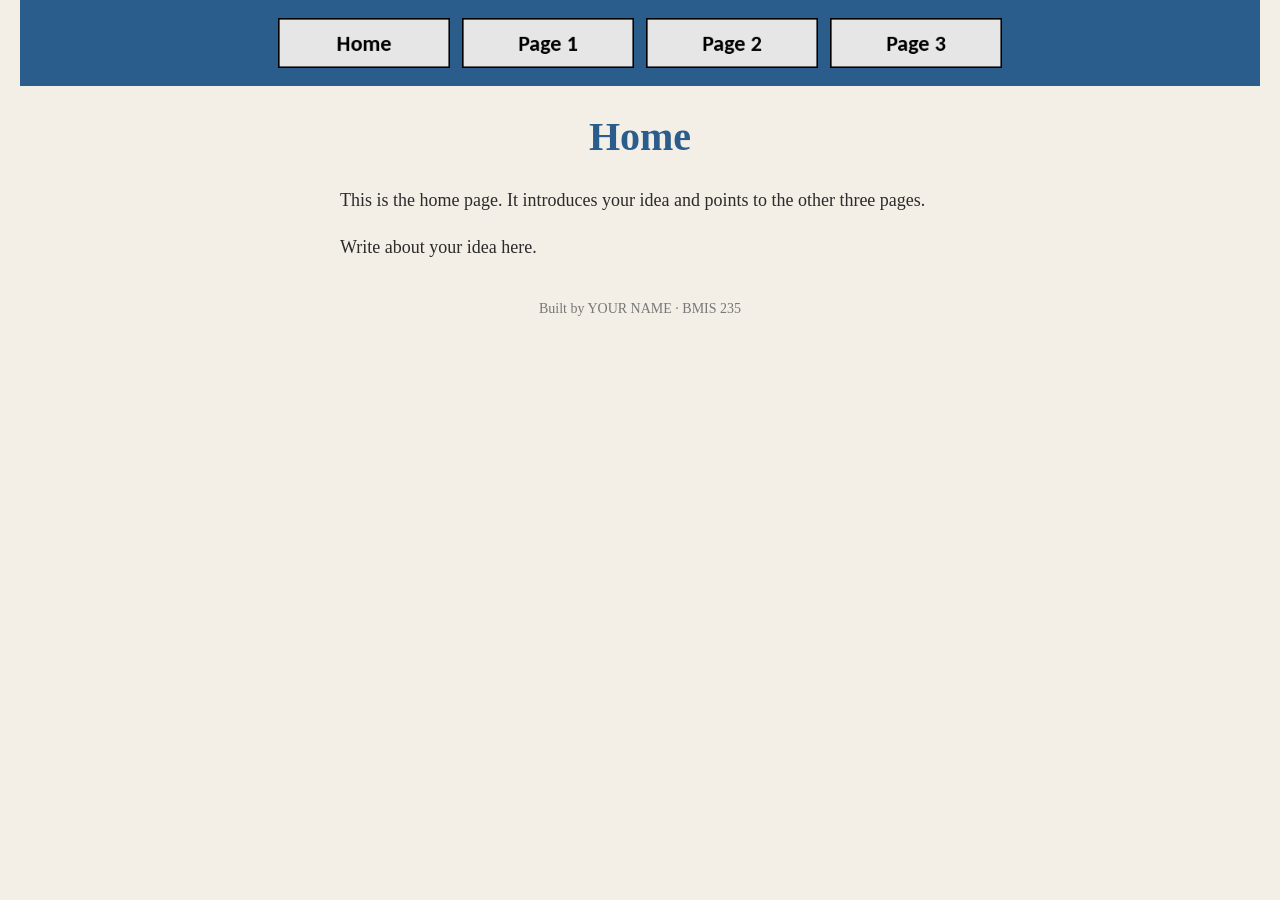
==== index.html @ 93f6ef62 "Initial commit" ====
<!DOCTYPE html>
<!--
  Author: YOUR NAME
  GU username: YOUR-GU-USERNAME
  Course: BMIS 235 - HTML-3
-->
<html lang="en">
<head>
<meta charset="utf-8">
<meta name="author" content="YOUR NAME">
<title>Home</title>

<!-- this one line connects the page to the stylesheet -->
<link rel="stylesheet" href="styles.css">
</head>
<body>

<!-- ===== MENU ============================================================
     The menu is four links. Each link wraps an image instead of words.
     Build it once on this page, check that every link works,
     then copy the whole <nav> block and paste it over the menu on the
     other three pages, so every page has the exact same menu.
     ===================================================================== -->
<nav>
    <a href="index.html"><img src="img/home.png" alt="Home"></a>
    <a href="page1.html"><img src="img/page1.png" alt="Page 1"></a>
    <a href="page2.html"><img src="img/page2.png" alt="Page 2"></a>
    <a href="page3.html"><img src="img/page3.png" alt="Page 3"></a>
</nav>

<h1>Home</h1>
<p>This is the home page. It introduces your idea and points to the other three pages.</p>
<p>Write about your idea here.</p>

<!-- ===== SHOWCASE ======================================================
     This box is empty on purpose. In Part 7 you paste an interactive
     graphic BETWEEN the opening <div> and the closing </div> below.
     ===================================================================== -->
<div class="showcase"></div>

<!-- Footer: fill in your name -->
<footer>Built by YOUR NAME &middot; BMIS 235</footer>

</body>
</html>
---- styles.css ----
/* =====================================================================
   styles.css  ·  YOUR BRAND
   ---------------------------------------------------------------------
   This one file is your brand guide. Every page that links to it gets
   the same font, the same colors and the same spacing.
   Change a color here once, and every page changes.

   Use the same font and colors you picked for your Excel menu images,
   so the menu and the pages look like one brand.
   ===================================================================== */

body {
    font-family: Georgia, "Times New Roman", serif;
    background-color: #f4efe6;
    color: #2b2b2b;
    margin: 0;
    padding: 0 20px 40px 20px;
}

/* the menu at the top of every page */
nav {
    background-color: #2b5d8c;
    padding: 14px;
    text-align: center;
}

/* every image inside the menu is forced to the same height.
   If your images still look different sizes, their WIDTHS are
   different: go back to Excel and make every cell the same size. */
nav img {
    height: 50px;
    margin: 4px;
    vertical-align: middle;
}

/* no underline or border around the image links */
nav a {
    text-decoration: none;
}

h1 {
    color: #2b5d8c;
    text-align: center;
    font-size: 40px;
}

p {
    max-width: 600px;
    margin: 20px auto;
    font-size: 18px;
    line-height: 1.5;
}

footer {
    text-align: center;
    font-size: 14px;
    color: #777777;
    margin-top: 40px;
}
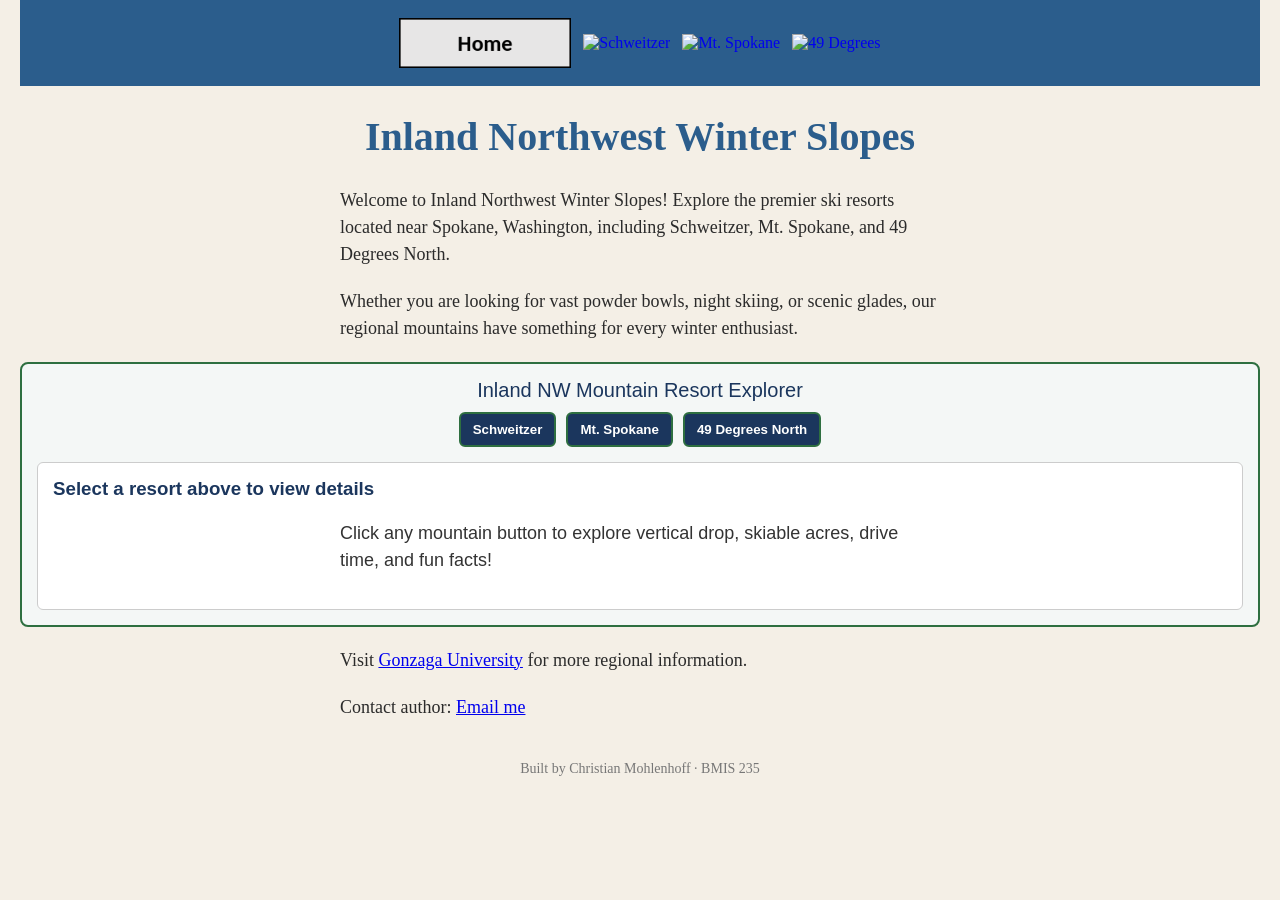
==== commit 4d6083b6: "Add interactive graphic" ====
--- a/index.html
+++ b/index.html
@@ -1,45 +1,130 @@
 <!DOCTYPE html>
 <!--
-  Author: YOUR NAME
-  GU username: YOUR-GU-USERNAME
+  Author: Christian Mohlenhoff
+  GU username: cmohlenhoff
   Course: BMIS 235 - HTML-3
 -->
 <html lang="en">
 <head>
-<meta charset="utf-8">
-<meta name="author" content="YOUR NAME">
-<title>Home</title>
-
-<!-- this one line connects the page to the stylesheet -->
-<link rel="stylesheet" href="styles.css">
+  <meta charset="utf-8">
+  <meta name="author" content="Christian Mohlenhoff">
+  <title>Inland Northwest Winter Slopes</title>
+  <link rel="stylesheet" href="styles.css">
 </head>
 <body>
 
-<!-- ===== MENU ============================================================
-     The menu is four links. Each link wraps an image instead of words.
-     Build it once on this page, check that every link works,
-     then copy the whole <nav> block and paste it over the menu on the
-     other three pages, so every page has the exact same menu.
-     ===================================================================== -->
 <nav>
-    <a href="index.html"><img src="img/home.png" alt="Home"></a>
-    <a href="page1.html"><img src="img/page1.png" alt="Page 1"></a>
-    <a href="page2.html"><img src="img/page2.png" alt="Page 2"></a>
-    <a href="page3.html"><img src="img/page3.png" alt="Page 3"></a>
+  <a href="index.html"><img src="img/home.png" alt="Home"></a>
+  <a href="schweitzer.html"><img src="img/schweitzer.png" alt="Schweitzer"></a>
+  <a href="spokane.html"><img src="img/spokane.png" alt="Mt. Spokane"></a>
+  <a href="fortynine.html"><img src="img/fortynine.png" alt="49 Degrees"></a>
 </nav>
 
-<h1>Home</h1>
-<p>This is the home page. It introduces your idea and points to the other three pages.</p>
-<p>Write about your idea here.</p>
+<h1>Inland Northwest Winter Slopes</h1>
 
-<!-- ===== SHOWCASE ======================================================
-     This box is empty on purpose. In Part 7 you paste an interactive
-     graphic BETWEEN the opening <div> and the closing </div> below.
-     ===================================================================== -->
-<div class="showcase"></div>
+<p>
+  Welcome to Inland Northwest Winter Slopes! Explore the premier ski resorts located near Spokane, Washington, including Schweitzer, Mt. Spokane, and 49 Degrees North.
+</p>
+<p>
+  Whether you are looking for vast powder bowls, night skiing, or scenic glades, our regional mountains have something for every winter enthusiast.
+</p>
 
-<!-- Footer: fill in your name -->
-<footer>Built by YOUR NAME &middot; BMIS 235</footer>
+<div class="showcase">
+  <!-- CSS styling for interactive mountain explorer graphic -->
+  <style>
+    .showcase {
+      background-color: #f4f7f6;
+      border: 2px solid #2e6f40;
+      border-radius: 8px;
+      padding: 15px;
+      margin: 20px 0;
+      max-height: 480px;
+      font-family: 'Trebuchet MS', sans-serif;
+    }
+    .showcase-title {
+      color: #1b365d;
+      font-size: 20px;
+      margin-bottom: 10px;
+      text-align: center;
+    }
+    .showcase-buttons {
+      display: flex;
+      gap: 10px;
+      justify-content: center;
+      margin-bottom: 15px;
+    }
+    .showcase-btn {
+      background-color: #1b365d;
+      color: white;
+      border: 2px solid #2e6f40;
+      border-radius: 6px;
+      padding: 8px 12px;
+      cursor: pointer;
+      font-weight: bold;
+    }
+    .showcase-btn:hover {
+      background-color: #2e6f40;
+    }
+    .showcase-display {
+      background: white;
+      border: 1px solid #ccc;
+      border-radius: 6px;
+      padding: 15px;
+      color: #333;
+    }
+    .showcase-resort-name {
+      color: #1b365d;
+      margin-top: 0;
+    }
+  </style>
+
+  <!-- HTML markup for mountain explorer interface -->
+  <div class="showcase-title">Inland NW Mountain Resort Explorer</div>
+  <div class="showcase-buttons">
+    <button class="showcase-btn" onclick="showResort('schweitzer')">Schweitzer</button>
+    <button class="showcase-btn" onclick="showResort('spokane')">Mt. Spokane</button>
+    <button class="showcase-btn" onclick="showResort('fortynine')">49 Degrees North</button>
+  </div>
+  <div class="showcase-display" id="resort-info">
+    <h3 class="showcase-resort-name">Select a resort above to view details</h3>
+    <p>Click any mountain button to explore vertical drop, skiable acres, drive time, and fun facts!</p>
+  </div>
+
+  <!-- JavaScript logic to toggle resort details -->
+  <script>
+    function showResort(name) {
+      var info = document.getElementById('resort-info');
+      if (name === 'schweitzer') {
+        info.innerHTML = '<h3 class="showcase-resort-name">Schweitzer Mountain Resort</h3>' +
+          '<p><strong>Vertical Drop:</strong> 2,400 ft</p>' +
+          '<p><strong>Skiable Acres:</strong> 2,900 acres</p>' +
+          '<p><strong>Drive Time from Spokane:</strong> ~1.5 hours (Sandpoint, ID)</p>' +
+          '<p><strong>Fun Fact:</strong> It is the largest ski resort in Idaho and Washington!</p>';
+      } else if (name === 'spokane') {
+        info.innerHTML = '<h3 class="showcase-resort-name">Mt. Spokane Ski &amp; Snowboard Park</h3>' +
+          '<p><strong>Vertical Drop:</strong> 2,000 ft</p>' +
+          '<p><strong>Skiable Acres:</strong> 1,708 acres</p>' +
+          '<p><strong>Drive Time from Spokane:</strong> ~45 minutes</p>' +
+          '<p><strong>Fun Fact:</strong> Operated as a non-profit and offers night skiing 5 nights a week!</p>';
+      } else if (name === 'fortynine') {
+        info.innerHTML = '<h3 class="showcase-resort-name">49 Degrees North Mountain Resort</h3>' +
+          '<p><strong>Vertical Drop:</strong> 1,850 ft</p>' +
+          '<p><strong>Skiable Acres:</strong> 2,325 acres</p>' +
+          '<p><strong>Drive Time from Spokane:</strong> ~1 hour 15 mins (Chewelah, WA)</p>' +
+          '<p><strong>Fun Fact:</strong> Home to Washington\'s longest high-speed quad chairlift!</p>';
+      }
+    }
+  </script>
+</div>
+
+<p>
+  Visit <a href="https://www.gonzaga.edu">Gonzaga University</a> for more regional information.
+</p>
+<p>
+  Contact author: <a href="mailto:cmohlenhoff@zagmail.gonzaga.edu">Email me</a>
+</p>
+
+<footer>Built by Christian Mohlenhoff &middot; BMIS 235</footer>
 
 </body>
 </html>
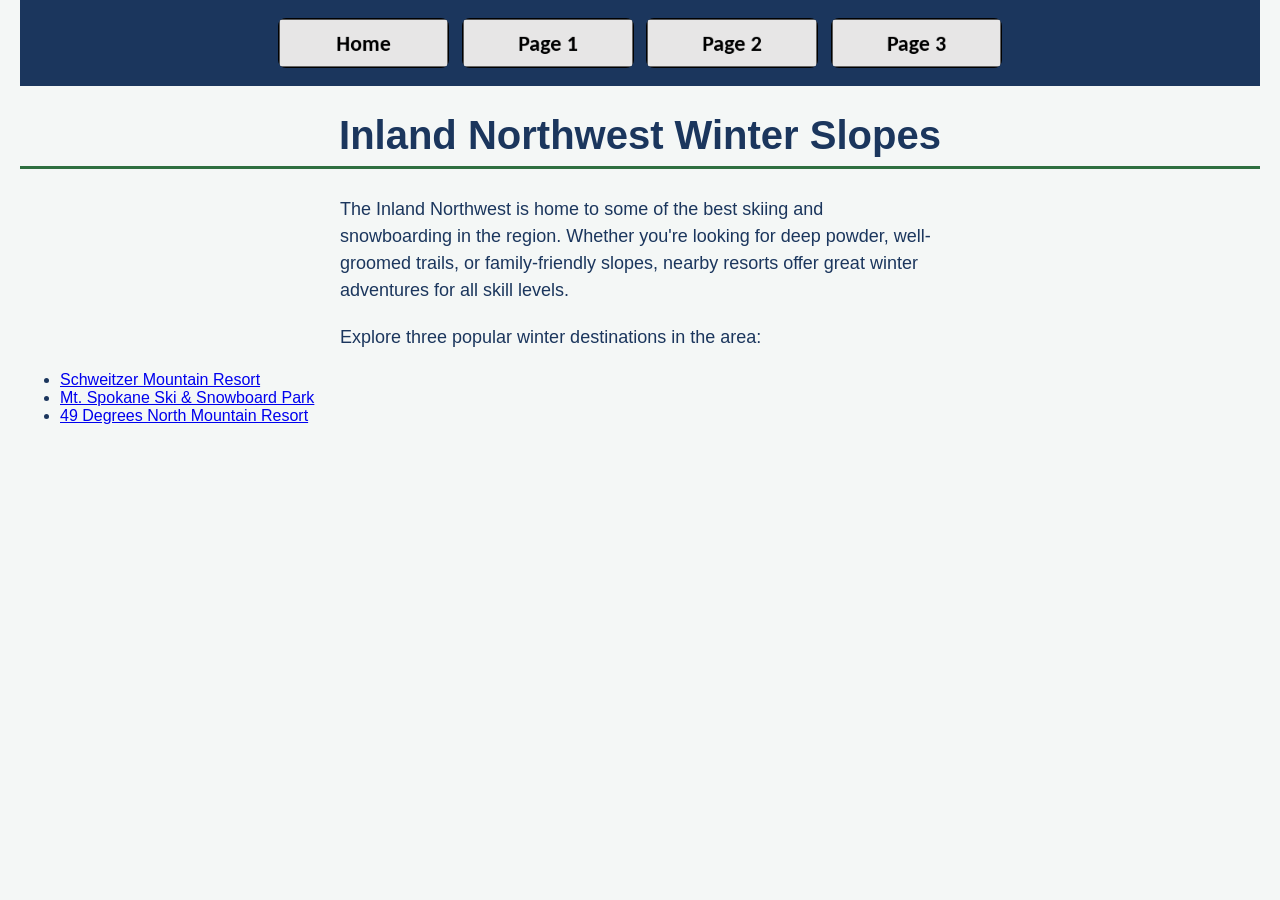
==== commit 383ad05f: "Update index.html" ====
--- a/index.html
+++ b/index.html
@@ -1,8 +1,8 @@
 <!DOCTYPE html>
 <!--
-  Author: Christian Mohlenhoff
-  GU username: cmohlenhoff
-  Course: BMIS 235 - HTML-3
+   Author: Christian Mohlenhoff
+   GU username: cmohlenhoff
+   Course: BMIS 235 - HTML-3
 -->
 <html lang="en">
 <head>
@@ -16,115 +16,21 @@
 <nav>
   <a href="index.html"><img src="img/home.png" alt="Home"></a>
   <a href="schweitzer.html"><img src="img/schweitzer.png" alt="Schweitzer"></a>
-  <a href="spokane.html"><img src="img/spokane.png" alt="Mt. Spokane"></a>
-  <a href="fortynine.html"><img src="img/fortynine.png" alt="49 Degrees"></a>
+  <a href="spokane.html"><img src="img/mtspokane.png" alt="Mt. Spokane"></a>
+  <a href="fortynine.html"><img src="img/49degrees.png" alt="49 Degrees"></a>
 </nav>
 
-<h1>Inland Northwest Winter Slopes</h1>
-
-<p>
-  Welcome to Inland Northwest Winter Slopes! Explore the premier ski resorts located near Spokane, Washington, including Schweitzer, Mt. Spokane, and 49 Degrees North.
-</p>
-<p>
-  Whether you are looking for vast powder bowls, night skiing, or scenic glades, our regional mountains have something for every winter enthusiast.
-</p>
-
-<div class="showcase">
-  <!-- CSS styling for interactive mountain explorer graphic -->
-  <style>
-    .showcase {
-      background-color: #f4f7f6;
-      border: 2px solid #2e6f40;
-      border-radius: 8px;
-      padding: 15px;
-      margin: 20px 0;
-      max-height: 480px;
-      font-family: 'Trebuchet MS', sans-serif;
-    }
-    .showcase-title {
-      color: #1b365d;
-      font-size: 20px;
-      margin-bottom: 10px;
-      text-align: center;
-    }
-    .showcase-buttons {
-      display: flex;
-      gap: 10px;
-      justify-content: center;
-      margin-bottom: 15px;
-    }
-    .showcase-btn {
-      background-color: #1b365d;
-      color: white;
-      border: 2px solid #2e6f40;
-      border-radius: 6px;
-      padding: 8px 12px;
-      cursor: pointer;
-      font-weight: bold;
-    }
-    .showcase-btn:hover {
-      background-color: #2e6f40;
-    }
-    .showcase-display {
-      background: white;
-      border: 1px solid #ccc;
-      border-radius: 6px;
-      padding: 15px;
-      color: #333;
-    }
-    .showcase-resort-name {
-      color: #1b365d;
-      margin-top: 0;
-    }
-  </style>
-
-  <!-- HTML markup for mountain explorer interface -->
-  <div class="showcase-title">Inland NW Mountain Resort Explorer</div>
-  <div class="showcase-buttons">
-    <button class="showcase-btn" onclick="showResort('schweitzer')">Schweitzer</button>
-    <button class="showcase-btn" onclick="showResort('spokane')">Mt. Spokane</button>
-    <button class="showcase-btn" onclick="showResort('fortynine')">49 Degrees North</button>
-  </div>
-  <div class="showcase-display" id="resort-info">
-    <h3 class="showcase-resort-name">Select a resort above to view details</h3>
-    <p>Click any mountain button to explore vertical drop, skiable acres, drive time, and fun facts!</p>
-  </div>
-
-  <!-- JavaScript logic to toggle resort details -->
-  <script>
-    function showResort(name) {
-      var info = document.getElementById('resort-info');
-      if (name === 'schweitzer') {
-        info.innerHTML = '<h3 class="showcase-resort-name">Schweitzer Mountain Resort</h3>' +
-          '<p><strong>Vertical Drop:</strong> 2,400 ft</p>' +
-          '<p><strong>Skiable Acres:</strong> 2,900 acres</p>' +
-          '<p><strong>Drive Time from Spokane:</strong> ~1.5 hours (Sandpoint, ID)</p>' +
-          '<p><strong>Fun Fact:</strong> It is the largest ski resort in Idaho and Washington!</p>';
-      } else if (name === 'spokane') {
-        info.innerHTML = '<h3 class="showcase-resort-name">Mt. Spokane Ski &amp; Snowboard Park</h3>' +
-          '<p><strong>Vertical Drop:</strong> 2,000 ft</p>' +
-          '<p><strong>Skiable Acres:</strong> 1,708 acres</p>' +
-          '<p><strong>Drive Time from Spokane:</strong> ~45 minutes</p>' +
-          '<p><strong>Fun Fact:</strong> Operated as a non-profit and offers night skiing 5 nights a week!</p>';
-      } else if (name === 'fortynine') {
-        info.innerHTML = '<h3 class="showcase-resort-name">49 Degrees North Mountain Resort</h3>' +
-          '<p><strong>Vertical Drop:</strong> 1,850 ft</p>' +
-          '<p><strong>Skiable Acres:</strong> 2,325 acres</p>' +
-          '<p><strong>Drive Time from Spokane:</strong> ~1 hour 15 mins (Chewelah, WA)</p>' +
-          '<p><strong>Fun Fact:</strong> Home to Washington\'s longest high-speed quad chairlift!</p>';
-      }
-    }
-  </script>
-</div>
-
-<p>
-  Visit <a href="https://www.gonzaga.edu">Gonzaga University</a> for more regional information.
-</p>
-<p>
-  Contact author: <a href="mailto:cmohlenhoff@zagmail.gonzaga.edu">Email me</a>
-</p>
-
-<footer>Built by Christian Mohlenhoff &middot; BMIS 235</footer>
-
+  <h1>Inland Northwest Winter Slopes</h1>
+  
+  <p>The Inland Northwest is home to some of the best skiing and snowboarding in the region. Whether you're looking for deep powder, well-groomed trails, or family-friendly slopes, nearby resorts offer great winter adventures for all skill levels.</p>
+  
+  <p>Explore three popular winter destinations in the area:</p>
+  
+  <ul>
+    <li><a href="schweitzer.html">Schweitzer Mountain Resort</a></li>
+    <li><a href="spokane.html">Mt. Spokane Ski & Snowboard Park</a></li>
+    <li><a href="fortynine.html">49 Degrees North Mountain Resort</a></li>
+  </ul>
+  
 </body>
 </html>
--- a/styles.css
+++ b/styles.css
@@ -1,59 +1,62 @@
 /* =====================================================================
-   styles.css  ·  YOUR BRAND
-   ---------------------------------------------------------------------
-   This one file is your brand guide. Every page that links to it gets
-   the same font, the same colors and the same spacing.
-   Change a color here once, and every page changes.
-
-   Use the same font and colors you picked for your Excel menu images,
-   so the menu and the pages look like one brand.
+   styles.css · Inland NW Winter Slopes Brand Guide
    ===================================================================== */
 
 body {
-    font-family: Georgia, "Times New Roman", serif;
-    background-color: #f4efe6;
-    color: #2b2b2b;
-    margin: 0;
-    padding: 0 20px 40px 20px;
+  font-family: 'Trebuchet MS', sans-serif;
+  background-color: #f4f7f6;
+  color: #1b365d;
+  margin: 0;
+  padding: 0 20px 40px 20px;
 }
 
 /* the menu at the top of every page */
 nav {
-    background-color: #2b5d8c;
-    padding: 14px;
-    text-align: center;
+  background-color: #1b365d;
+  padding: 14px;
+  text-align: center;
 }
 
-/* every image inside the menu is forced to the same height.
-   If your images still look different sizes, their WIDTHS are
-   different: go back to Excel and make every cell the same size. */
+/* every image inside the menu is forced to the same height */
 nav img {
-    height: 50px;
-    margin: 4px;
-    vertical-align: middle;
+  height: 50px;
+  margin: 4px;
+  vertical-align: middle;
+  border-radius: 8px;
+}
+
+nav img:hover {
+  transform: translateY(-2px);
+  box-shadow: 0 4px 8px rgba(0,0,0,0.2);
 }
 
 /* no underline or border around the image links */
 nav a {
-    text-decoration: none;
+  text-decoration: none;
+}
+
+a:hover {
+  color: #2e6f40;
 }
 
 h1 {
-    color: #2b5d8c;
-    text-align: center;
-    font-size: 40px;
+  color: #1b365d;
+  text-align: center;
+  font-size: 40px;
+  border-bottom: 3px solid #2e6f40;
+  padding-bottom: 8px;
 }
 
 p {
-    max-width: 600px;
-    margin: 20px auto;
-    font-size: 18px;
-    line-height: 1.5;
+  max-width: 600px;
+  margin: 20px auto;
+  font-size: 18px;
+  line-height: 1.5;
 }
 
 footer {
-    text-align: center;
-    font-size: 14px;
-    color: #777777;
-    margin-top: 40px;
+  text-align: center;
+  margin-top: 40px;
+  font-size: 14px;
+  color: #777;
 }
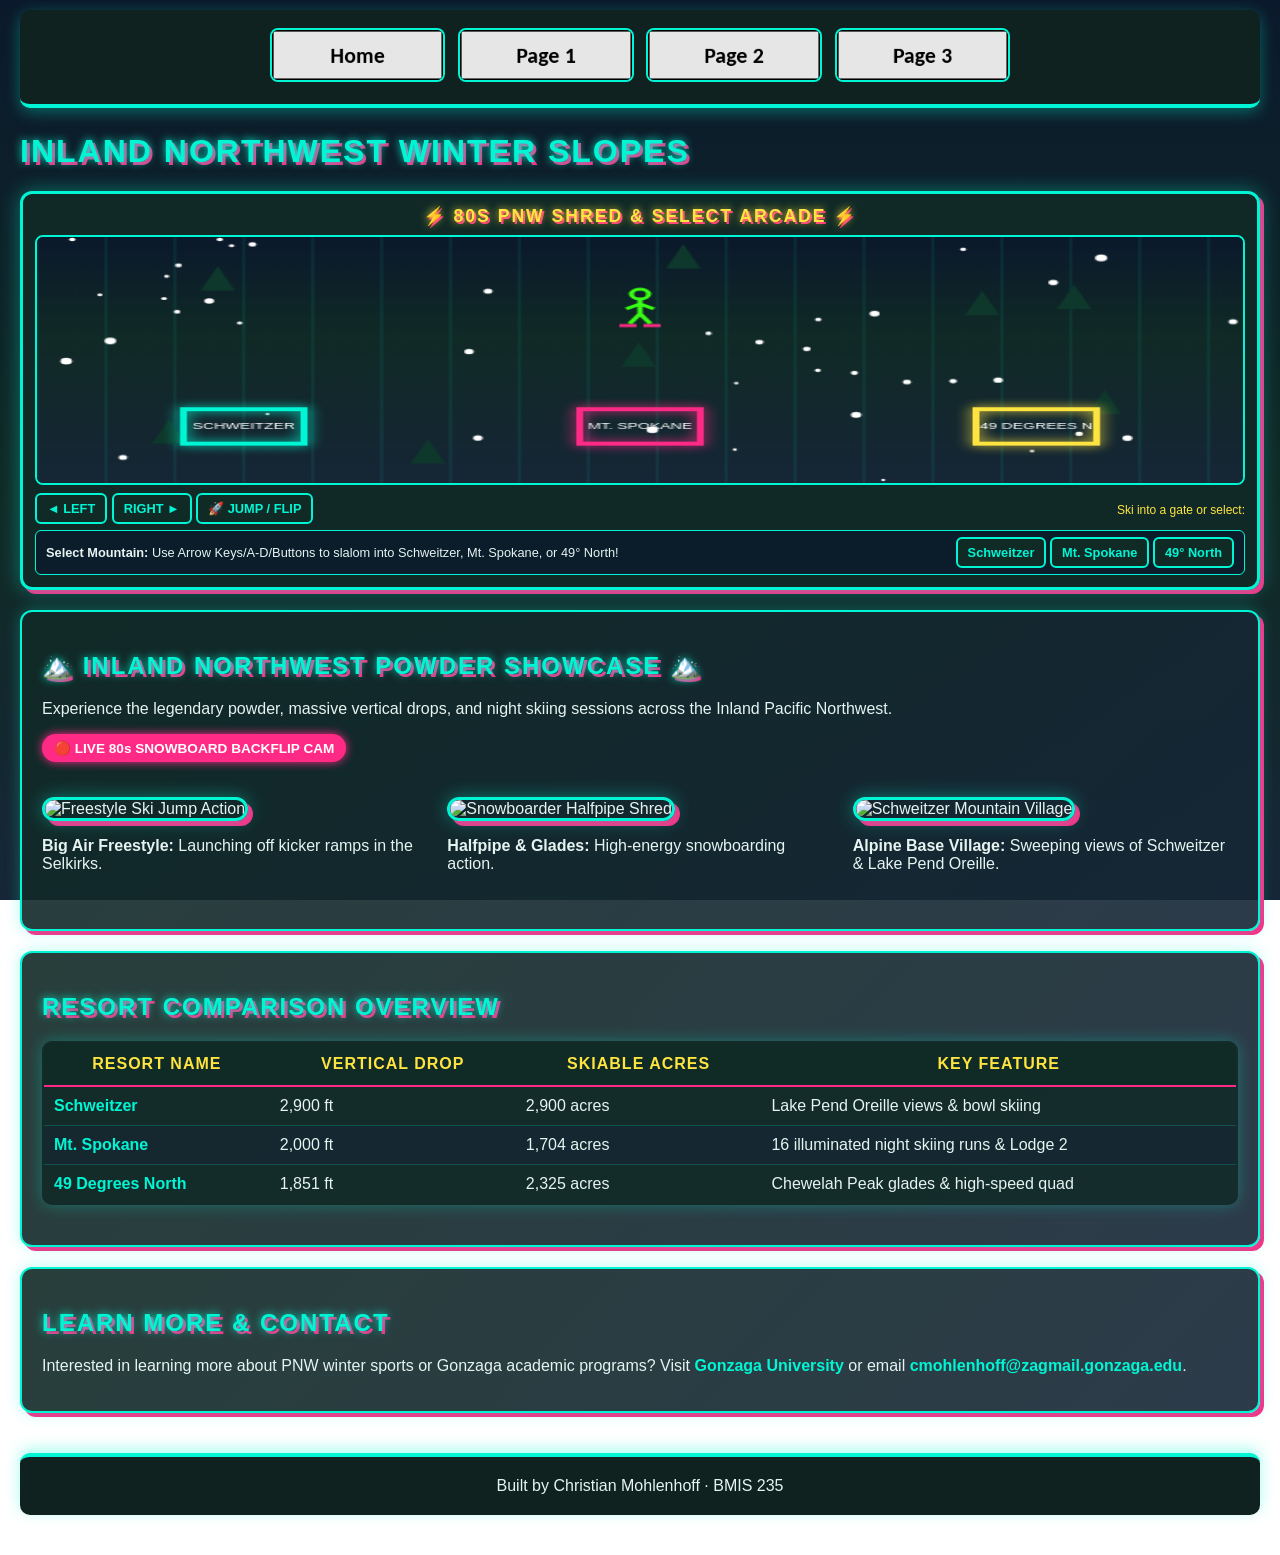
==== commit 1d7caff0: "Update index.html" ====
--- a/index.html
+++ b/index.html
@@ -1,14 +1,14 @@
 <!DOCTYPE html>
 <!--
-   Author: Christian Mohlenhoff
-   GU username: cmohlenhoff
-   Course: BMIS 235 - HTML-3
+  Author: Christian Mohlenhoff
+  GU username: cmohlenhoff
+  Course: BMIS 235 - HTML-3
 -->
 <html lang="en">
 <head>
   <meta charset="utf-8">
   <meta name="author" content="Christian Mohlenhoff">
-  <title>Inland Northwest Winter Slopes</title>
+  <title>Inland Northwest Winter Slopes - Neon 80s PNW Shred</title>
   <link rel="stylesheet" href="styles.css">
 </head>
 <body>
@@ -20,17 +20,327 @@
   <a href="fortynine.html"><img src="img/49degrees.png" alt="49 Degrees"></a>
 </nav>
 
-  <h1>Inland Northwest Winter Slopes</h1>
-  
-  <p>The Inland Northwest is home to some of the best skiing and snowboarding in the region. Whether you're looking for deep powder, well-groomed trails, or family-friendly slopes, nearby resorts offer great winter adventures for all skill levels.</p>
-  
-  <p>Explore three popular winter destinations in the area:</p>
-  
-  <ul>
-    <li><a href="schweitzer.html">Schweitzer Mountain Resort</a></li>
-    <li><a href="spokane.html">Mt. Spokane Ski & Snowboard Park</a></li>
-    <li><a href="fortynine.html">49 Degrees North Mountain Resort</a></li>
-  </ul>
-  
+<h1>Inland Northwest Winter Slopes</h1>
+
+<!-- Part 7 Showcase: Interactive 80s Arcade Ski Mini-Game -->
+<div class="showcase">
+  <!-- CSS Section: All rules scoped to .showcase -->
+  <style>
+    .showcase {
+      background: rgba(16, 42, 38, 0.95);
+      border: 3px solid #00f5d4;
+      border-radius: 12px;
+      padding: 12px;
+      box-shadow: 0 0 20px rgba(0, 245, 212, 0.4), 4px 4px 0px #ff2a85;
+      font-family: 'Trebuchet MS', sans-serif;
+      color: #e6f4f1;
+      max-height: 495px;
+      box-sizing: border-box;
+      overflow: hidden;
+    }
+    .showcase h2 {
+      margin: 0 0 8px 0;
+      font-size: 1.1rem;
+      color: #fee440;
+      text-align: center;
+      text-transform: uppercase;
+      letter-spacing: 2px;
+      text-shadow: 0 0 8px #fee440, 2px 2px 0px #ff2a85;
+    }
+    .showcase canvas {
+      display: block;
+      width: 100%;
+      height: 250px;
+      background: #0b192c;
+      border: 2px solid #00f5d4;
+      border-radius: 8px;
+      box-sizing: border-box;
+    }
+    .showcase .arcade-controls {
+      display: flex;
+      justify-content: space-between;
+      align-items: center;
+      margin-top: 8px;
+      gap: 6px;
+    }
+    .showcase button {
+      background: #102a26;
+      color: #00f5d4;
+      border: 2px solid #00f5d4;
+      border-radius: 6px;
+      padding: 6px 10px;
+      font-weight: bold;
+      font-family: 'Trebuchet MS', sans-serif;
+      cursor: pointer;
+      transition: all 0.2s ease;
+      font-size: 0.8rem;
+    }
+    .showcase button:hover {
+      background: #ff2a85;
+      color: #fff;
+      box-shadow: 0 0 10px #ff2a85;
+    }
+    .showcase .warp-btn {
+      background: #ff2a85;
+      color: #fff;
+      border-color: #fee440;
+      box-shadow: 0 0 10px #ff2a85;
+      text-decoration: none;
+      display: inline-block;
+      padding: 6px 12px;
+      border-radius: 6px;
+      font-weight: bold;
+      font-size: 0.85rem;
+    }
+    .showcase .warp-btn:hover {
+      background: #00f5d4;
+      color: #0b192c;
+      box-shadow: 0 0 15px #00f5d4;
+    }
+    .showcase .stats-panel {
+      margin-top: 6px;
+      background: rgba(11, 25, 44, 0.8);
+      border: 1px solid #00f5d4;
+      border-radius: 6px;
+      padding: 6px 10px;
+      display: flex;
+      justify-content: space-between;
+      align-items: center;
+      font-size: 0.8rem;
+    }
+  </style>
+
+  <!-- HTML Section: Arcade Header, Canvas & Control Panel -->
+  <h2>⚡ 80s PNW Shred & Select Arcade ⚡</h2>
+  <canvas id="skiCanvas" width="700" height="250"></canvas>
+  <div class="arcade-controls">
+    <div>
+      <button onclick="movePlayer(-15)">◄ LEFT</button>
+      <button onclick="movePlayer(15)">RIGHT ►</button>
+      <button onclick="triggerJump()">🚀 JUMP / FLIP</button>
+    </div>
+    <div id="warpArea">
+      <span style="font-size: 0.75rem; color:#fee440;">Ski into a gate or select:</span>
+    </div>
+  </div>
+  <div class="stats-panel" id="resortStats">
+    <span><b>Select Mountain:</b> Use Arrow Keys/A-D/Buttons to slalom into Schweitzer, Mt. Spokane, or 49° North!</span>
+    <div>
+      <button onclick="selectResort('schweitzer')">Schweitzer</button>
+      <button onclick="selectResort('spokane')">Mt. Spokane</button>
+      <button onclick="selectResort('fortynine')">49° North</button>
+    </div>
+  </div>
+
+  <!-- JavaScript Section: Mini-game engine & resort gate hit detection -->
+  <script>
+    (function() {
+      const canvas = document.getElementById('skiCanvas');
+      const ctx = canvas.getContext('2d');
+
+      let skier = { x: 350, y: 70, dx: 0, flipAngle: 0, isJumping: false, jumpHeight: 0, trickText: '' };
+      let speed = 2.5;
+      let score = 0;
+      let snow = Array.from({length: 40}, () => ({ x: Math.random()*700, y: Math.random()*250, r: Math.random()*2.5+1 }));
+      let trees = Array.from({length: 8}, () => ({ x: Math.random()*660+20, y: Math.random()*200+50 }));
+      
+      const gates = [
+        { name: 'SCHWEITZER', x: 120, y: 200, color: '#00f5d4', page: 'schweitzer.html', drop: '2,400 FT', acres: '2,900', gnar: '9.8/10' },
+        { name: 'MT. SPOKANE', x: 350, y: 200, color: '#ff2a85', page: 'spokane.html', drop: '2,000 FT', acres: '1,704', gnar: '9.2/10' },
+        { name: '49 DEGREES N', x: 580, y: 200, color: '#fee440', page: 'fortynine.html', drop: '1,851 FT', acres: '2,325', gnar: '9.5/10' }
+      ];
+
+      window.movePlayer = function(dir) {
+        skier.x = Math.max(40, Math.min(660, skier.x + dir));
+      };
+
+      window.triggerJump = function() {
+        if (!skier.isJumping) {
+          skier.isJumping = true;
+          skier.trickText = 'GNARLY 360 BACKFLIP! +500 PTS';
+          score += 500;
+          setTimeout(() => { skier.isJumping = false; skier.trickText = ''; }, 800);
+        }
+      };
+
+      window.selectResort = function(key) {
+        const target = gates.find(g => g.page.includes(key));
+        if (target) activateWarp(target);
+      };
+
+      function activateWarp(g) {
+        document.getElementById('warpArea').innerHTML = `<a class="warp-btn" href="${g.page}">WARP TO ${g.name} PAGE >></a>`;
+        document.getElementById('resortStats').innerHTML = `<span><b>${g.name}:</b> Drop: ${g.drop} | Acres: ${g.acres} | Gnar: ${g.gnar}</span> <a class="warp-btn" href="${g.page}">GO NOW!</a>`;
+      }
+
+      window.addEventListener('keydown', (e) => {
+        if (e.key === 'ArrowLeft' || e.key === 'a' || e.key === 'A') movePlayer(-20);
+        if (e.key === 'ArrowRight' || e.key === 'd' || e.key === 'D') movePlayer(20);
+        if (e.key === ' ' || e.key === 'ArrowUp') triggerJump();
+      });
+
+      function draw() {
+        let grad = ctx.createLinearGradient(0, 0, 0, 250);
+        grad.addColorStop(0, '#0b192c');
+        grad.addColorStop(0.4, '#102a26');
+        grad.addColorStop(1, '#162636');
+        ctx.fillStyle = grad;
+        ctx.fillRect(0, 0, 700, 250);
+
+        ctx.strokeStyle = 'rgba(0, 245, 212, 0.15)';
+        ctx.lineWidth = 1;
+        for (let x = 0; x < 700; x += 40) {
+          ctx.beginPath(); ctx.moveTo(x, 0); ctx.lineTo(x, 250); ctx.stroke();
+        }
+
+        ctx.fillStyle = '#ffffff';
+        snow.forEach(s => {
+          s.y += speed * 0.5;
+          if (s.y > 250) s.y = 0;
+          ctx.beginPath(); ctx.arc(s.x, s.y, s.r, 0, Math.PI*2); ctx.fill();
+        });
+
+        trees.forEach(t => {
+          t.y -= speed * 0.8;
+          if (t.y < 20) { t.y = 240; t.x = Math.random()*660 + 20; }
+          ctx.fillStyle = '#0f382c';
+          ctx.beginPath();
+          ctx.moveTo(t.x, t.y - 15);
+          ctx.lineTo(t.x - 10, t.y + 10);
+          ctx.lineTo(t.x + 10, t.y + 10);
+          ctx.fill();
+        });
+
+        gates.forEach(g => {
+          ctx.strokeStyle = g.color;
+          ctx.lineWidth = 4;
+          ctx.shadowColor = g.color;
+          ctx.shadowBlur = 10;
+          ctx.strokeRect(g.x - 35, g.y - 25, 70, 35);
+          ctx.shadowBlur = 0;
+
+          ctx.fillStyle = '#ffffff';
+          ctx.font = '9px "Trebuchet MS", sans-serif';
+          ctx.textAlign = 'center';
+          ctx.fillText(g.name, g.x, g.y - 5);
+
+          if (Math.abs(skier.x - g.x) < 35 && Math.abs(skier.y + (skier.isJumping ? -20 : 0) - g.y) < 25) {
+            activateWarp(g);
+          }
+        });
+
+        ctx.save();
+        let drawY = skier.y;
+        if (skier.isJumping) {
+          drawY -= 25;
+          skier.flipAngle += 0.2;
+        } else {
+          skier.flipAngle = 0;
+        }
+
+        ctx.translate(skier.x, drawY);
+        ctx.rotate(skier.flipAngle);
+
+        ctx.strokeStyle = '#39ff14';
+        ctx.lineWidth = 3;
+        ctx.beginPath();
+        ctx.arc(0, -12, 5, 0, Math.PI * 2);
+        ctx.moveTo(0, -7); ctx.lineTo(0, 8);
+        ctx.moveTo(0, -2); ctx.lineTo(-8, 3);
+        ctx.moveTo(0, -2); ctx.lineTo(8, 3);
+        ctx.moveTo(0, 8); ctx.lineTo(-6, 18);
+        ctx.moveTo(0, 8); ctx.lineTo(6, 18);
+        ctx.stroke();
+
+        ctx.strokeStyle = '#ff2a85';
+        ctx.lineWidth = 3;
+        ctx.beginPath();
+        ctx.moveTo(-12, 20); ctx.lineTo(-2, 20);
+        ctx.moveTo(2, 20); ctx.lineTo(12, 20);
+        ctx.stroke();
+
+        ctx.restore();
+
+        if (skier.trickText) {
+          ctx.fillStyle = '#fee440';
+          ctx.font = 'bold 12px "Trebuchet MS", sans-serif';
+          ctx.textAlign = 'center';
+          ctx.fillText(skier.trickText, skier.x, skier.y - 45);
+        }
+
+        requestAnimationFrame(draw);
+      }
+
+      draw();
+    })();
+  </script>
+</div>
+
+<!-- Mountain & Action Visuals Section -->
+<div class="retro-card">
+  <h2>🏔️ Inland Northwest Powder Showcase 🏔️</h2>
+  <p>Experience the legendary powder, massive vertical drops, and night skiing sessions across the Inland Pacific Northwest.</p>
+
+  <div style="display:inline-block; background:#ff2a85; color:#fff; padding:6px 12px; border-radius:20px; font-weight:bold; font-size:0.85rem; margin-bottom:15px; box-shadow: 0 0 10px #ff2a85;">
+    🔴 LIVE 80s SNOWBOARD BACKFLIP CAM
+  </div>
+
+  <div class="media-grid">
+    <div>
+      <img src="https://upload.wikimedia.org/wikipedia/commons/e/ea/Freestyle_skiing_jump2.jpg" alt="Freestyle Ski Jump Action" class="action-img">
+      <p><b>Big Air Freestyle:</b> Launching off kicker ramps in the Selkirks.</p>
+    </div>
+    <div>
+      <img src="https://upload.wikimedia.org/wikipedia/commons/6/69/Snowboarder_in_halfpipe.jpg" alt="Snowboarder Halfpipe Shred" class="action-img">
+      <p><b>Halfpipe & Glades:</b> High-energy snowboarding action.</p>
+    </div>
+    <div>
+      <img src="https://upload.wikimedia.org/wikipedia/commons/8/86/Schweitzer_Mountain_Village.JPG" alt="Schweitzer Mountain Village" class="action-img">
+      <p><b>Alpine Base Village:</b> Sweeping views of Schweitzer & Lake Pend Oreille.</p>
+    </div>
+  </div>
+</div>
+
+<div class="retro-card">
+  <h2>Resort Comparison Overview</h2>
+  <table>
+    <thead>
+      <tr>
+        <th>Resort Name</th>
+        <th>Vertical Drop</th>
+        <th>Skiable Acres</th>
+        <th>Key Feature</th>
+      </tr>
+    </thead>
+    <tbody>
+      <tr>
+        <td><a href="schweitzer.html">Schweitzer</a></td>
+        <td>2,900 ft</td>
+        <td>2,900 acres</td>
+        <td>Lake Pend Oreille views & bowl skiing</td>
+      </tr>
+      <tr>
+        <td><a href="spokane.html">Mt. Spokane</a></td>
+        <td>2,000 ft</td>
+        <td>1,704 acres</td>
+        <td>16 illuminated night skiing runs & Lodge 2</td>
+      </tr>
+      <tr>
+        <td><a href="fortynine.html">49 Degrees North</a></td>
+        <td>1,851 ft</td>
+        <td>2,325 acres</td>
+        <td>Chewelah Peak glades & high-speed quad</td>
+      </tr>
+    </tbody>
+  </table>
+</div>
+
+<div class="retro-card">
+  <h2>Learn More & Contact</h2>
+  <p>Interested in learning more about PNW winter sports or Gonzaga academic programs? Visit <a href="https://www.gonzaga.edu" target="_blank">Gonzaga University</a> or email <a href="mailto:cmohlenhoff@zagmail.gonzaga.edu">cmohlenhoff@zagmail.gonzaga.edu</a>.</p>
+</div>
+
+<footer>Built by Christian Mohlenhoff &middot; BMIS 235</footer>
+
 </body>
 </html>
--- a/styles.css
+++ b/styles.css
@@ -1,62 +1,141 @@
 /* =====================================================================
-   styles.css · Inland NW Winter Slopes Brand Guide
+   styles.css · Neon 80s Ski/Snowboard × Pacific Northwest (PNW)
    ===================================================================== */
 
+:root {
+  --neon-cyan: #00f5d4;
+  --hot-magenta: #ff2a85;
+  --electric-lime: #39ff14;
+  --sunset-yellow: #fee440;
+  --pnw-bg: linear-gradient(180deg, #0b192c 0%, #102a26 55%, #162636 100%);
+  --ice-white: #e6f4f1;
+  --slate-panel: rgba(16, 42, 38, 0.9);
+}
+
 body {
-  font-family: 'Trebuchet MS', sans-serif;
-  background-color: #f4f7f6;
-  color: #1b365d;
+  font-family: 'Trebuchet MS', Verdana, sans-serif;
+  background: linear-gradient(180deg, #0b192c 0%, #102a26 55%, #162636 100%);
+  background-attachment: fixed;
+  color: #e6f4f1;
   margin: 0;
   padding: 0 20px 40px 20px;
+  min-height: 100vh;
 }
 
-/* the menu at the top of every page */
+h1, h2, h3, h4, h5, h6 {
+  font-family: 'Trebuchet MS', 'Impact', 'Arial Black', sans-serif;
+  text-transform: uppercase;
+  letter-spacing: 2px;
+  color: #00f5d4;
+  text-shadow: 0 0 8px #00f5d4, 3px 3px 0px #ff2a85;
+}
+
+/* Navigation bar */
 nav {
-  background-color: #1b365d;
+  background: #0f2220;
   padding: 14px;
   text-align: center;
+  border-bottom: 4px solid #00f5d4;
+  box-shadow: 0 4px 15px rgba(0, 245, 212, 0.35);
+  border-radius: 10px;
+  margin-top: 10px;
+  margin-bottom: 25px;
 }
 
-/* every image inside the menu is forced to the same height */
 nav img {
   height: 50px;
   margin: 4px;
-  vertical-align: middle;
+  border: 2px solid #00f5d4;
   border-radius: 8px;
+  transition: all 0.25s ease;
 }
 
-nav img:hover {
-  transform: translateY(-2px);
-  box-shadow: 0 4px 8px rgba(0,0,0,0.2);
+nav a:hover img, nav img:hover {
+  transform: translateY(-3px) scale(1.06);
+  border-color: #ff2a85;
+  box-shadow: 0 0 15px #ff2a85, 0 0 25px #00f5d4;
 }
 
-/* no underline or border around the image links */
-nav a {
+/* Links */
+a {
+  color: #00f5d4;
   text-decoration: none;
+  font-weight: bold;
+  transition: all 0.2s ease;
 }
 
 a:hover {
-  color: #2e6f40;
+  color: #ff2a85;
+  text-shadow: 0 0 8px #ff2a85;
+  text-decoration: underline;
 }
 
-h1 {
-  color: #1b365d;
-  text-align: center;
-  font-size: 40px;
-  border-bottom: 3px solid #2e6f40;
-  padding-bottom: 8px;
+/* Content Cards, Borders & Images */
+.retro-card {
+  background: linear-gradient(135deg, rgba(16, 42, 38, 0.9), rgba(22, 38, 54, 0.9));
+  border: 2px solid #00f5d4;
+  border-radius: 12px;
+  padding: 20px;
+  margin: 20px 0;
+  box-shadow: 0 0 15px rgba(0, 245, 212, 0.3), 4px 4px 0px #ff2a85;
 }
 
-p {
-  max-width: 600px;
-  margin: 20px auto;
-  font-size: 18px;
-  line-height: 1.5;
+.media-grid {
+  display: grid;
+  grid-template-columns: repeat(auto-fit, minmax(280px, 1fr));
+  gap: 20px;
+  margin: 20px 0;
 }
 
+.mountain-img, .media-grid img, .retro-card img, img.action-img {
+  border: 3px solid #00f5d4;
+  border-radius: 12px;
+  box-shadow: 0 0 18px rgba(0, 245, 212, 0.4), 5px 5px 0px #ff2a85;
+  max-width: 100%;
+  height: auto;
+}
+
+/* Tables & Badges */
+table {
+  width: 100%;
+  border-collapse: collapse;
+  margin: 20px 0;
+  background-color: rgba(16, 42, 38, 0.85);
+  border: 2px solid #00f5d4;
+  border-radius: 10px;
+  overflow: hidden;
+  box-shadow: 0 0 15px rgba(0, 245, 212, 0.3);
+}
+
+th {
+  background-color: #102a26;
+  color: #fee440;
+  border-bottom: 2px solid #ff2a85;
+  padding: 12px;
+  text-transform: uppercase;
+  font-family: 'Trebuchet MS', 'Impact', sans-serif;
+  letter-spacing: 1px;
+}
+
+td {
+  padding: 10px;
+  border-bottom: 1px solid rgba(0, 245, 212, 0.2);
+  color: #e6f4f1;
+}
+
+tr:nth-child(even) {
+  background-color: rgba(22, 38, 54, 0.6);
+}
+
+/* Footer */
 footer {
+  margin-top: 40px;
+  padding: 20px;
   text-align: center;
-  margin-top: 40px;
-  font-size: 14px;
-  color: #777;
+  background: #0f2220;
+  border-top: 4px solid #00f5d4;
+  border-radius: 10px;
+  box-shadow: 0 -4px 15px rgba(0, 245, 212, 0.35);
+  color: #e6f4f1;
+  font-family: 'Trebuchet MS', sans-serif;
 }
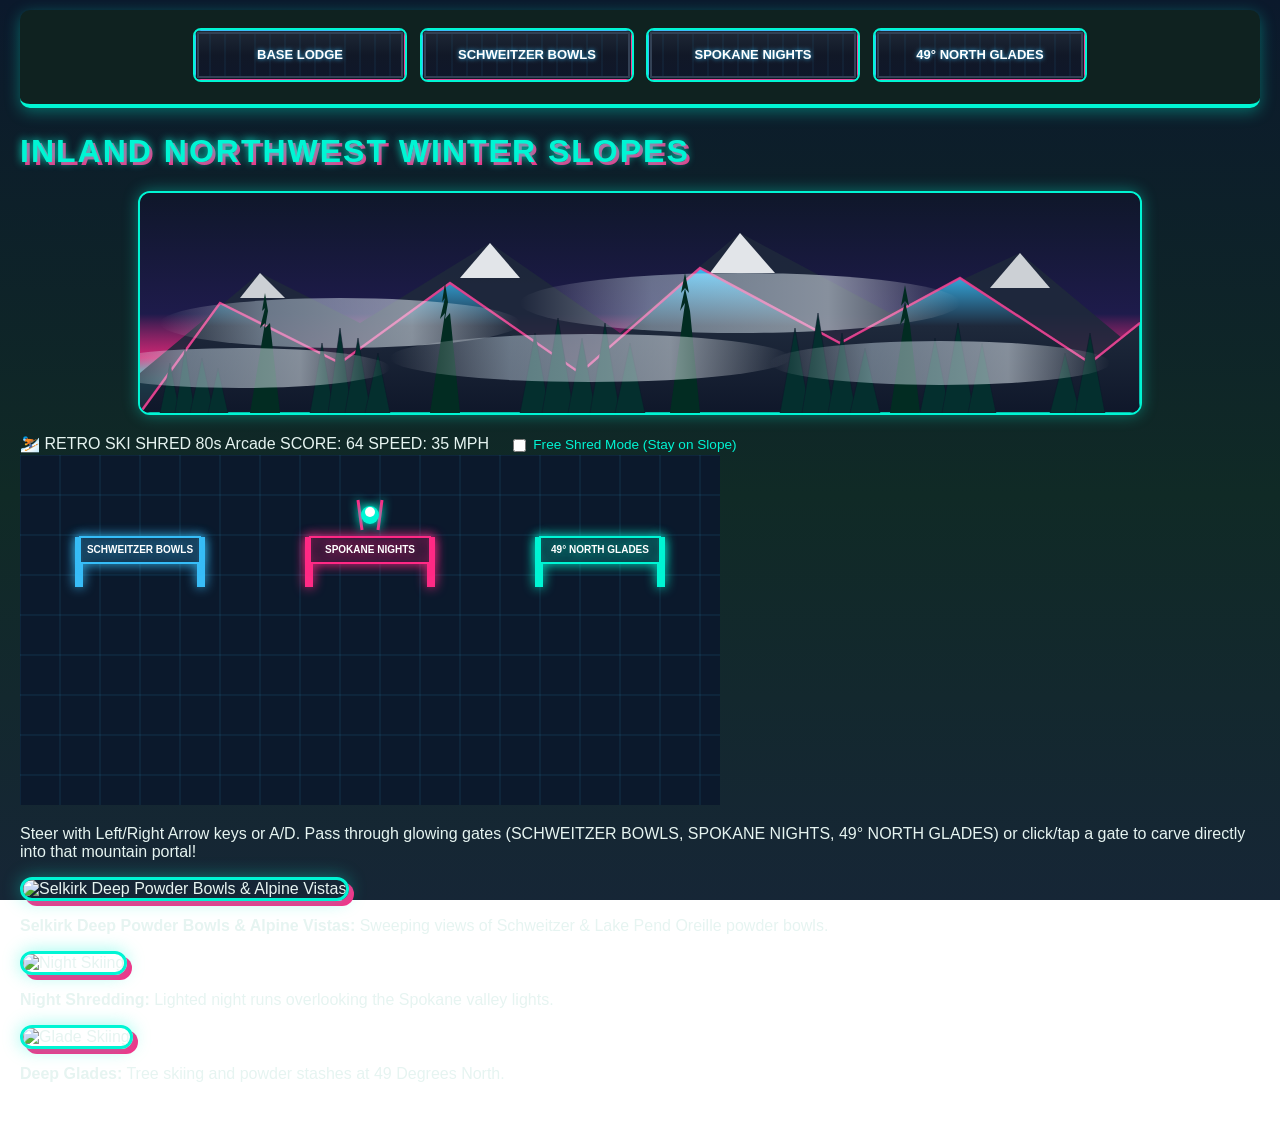
==== commit 70858ee4: "Update index.html" ====
--- a/index.html
+++ b/index.html
@@ -1,346 +1,342 @@
 <!DOCTYPE html>
 <!--
-  Author: Christian Mohlenhoff
-  GU username: cmohlenhoff
-  Course: BMIS 235 - HTML-3
+   Author: Christian Mohlenhoff
+   GU username: cmohlenhoff
+   Course: BMIS 235 - HTML-3
 -->
 <html lang="en">
 <head>
-  <meta charset="utf-8">
-  <meta name="author" content="Christian Mohlenhoff">
-  <title>Inland Northwest Winter Slopes - Neon 80s PNW Shred</title>
-  <link rel="stylesheet" href="styles.css">
+    <meta charset="utf-8">
+    <meta name="author" content="Christian Mohlenhoff">
+    <title>Inland Northwest Winter Slopes - Neon 80s PNW Shred</title>
+    <link rel="stylesheet" href="styles.css">
 </head>
 <body>
 
 <nav>
-  <a href="index.html"><img src="img/home.png" alt="Home"></a>
-  <a href="schweitzer.html"><img src="img/schweitzer.png" alt="Schweitzer"></a>
-  <a href="spokane.html"><img src="img/mtspokane.png" alt="Mt. Spokane"></a>
-  <a href="fortynine.html"><img src="img/49degrees.png" alt="49 Degrees"></a>
+  <a href="index.html"><img src="img/home.png" alt="Base Lodge"></a>
+  <a href="schweitzer.html"><img src="img/schweitzer.png" alt="Schweitzer Bowls"></a>
+  <a href="spokane.html"><img src="img/mtspokane.png" alt="Spokane Nights"></a>
+  <a href="fortynine.html"><img src="img/49degrees.png" alt="49 North Glades"></a>
 </nav>
 
 <h1>Inland Northwest Winter Slopes</h1>
 
-<!-- Part 7 Showcase: Interactive 80s Arcade Ski Mini-Game -->
+<div class="pnw-banner-container" style="text-align: center; margin: 15px 0;">
+  <svg viewBox="0 0 1000 220" width="100%" height="auto" style="max-width:1000px; border-radius:12px; border:2px solid #00f5d4; box-shadow: 0 0 15px rgba(0, 245, 212, 0.4); background:#0b192c;">
+    <defs>
+      <linearGradient id="horizonGlow" x1="0%" y1="0%" x2="0%" y2="100%">
+        <stop offset="0%" stop-color="#0f172a" />
+        <stop offset="55%" stop-color="#1e1b4b" />
+        <stop offset="75%" stop-color="#ff2a85" stop-opacity="0.8" />
+        <stop offset="85%" stop-color="#00f5d4" stop-opacity="0.9" />
+        <stop offset="100%" stop-color="#0b192c" />
+      </linearGradient>
+      <linearGradient id="mountainGrad" x1="0%" y1="0%" x2="0%" y2="100%">
+        <stop offset="0%" stop-color="#38bdf8" />
+        <stop offset="40%" stop-color="#1e293b" />
+        <stop offset="100%" stop-color="#0f172a" />
+      </linearGradient>
+      <linearGradient id="mistGrad" x1="0%" y1="0%" x2="100%" y2="0%">
+        <stop offset="0%" stop-color="#ffffff" stop-opacity="0" />
+        <stop offset="30%" stop-color="#e0f2fe" stop-opacity="0.4" />
+        <stop offset="70%" stop-color="#f0f9ff" stop-opacity="0.5" />
+        <stop offset="100%" stop-color="#ffffff" stop-opacity="0" />
+      </linearGradient>
+      <style>
+        .cloud-layer-1 { animation: drift1 22s linear infinite; }
+        .cloud-layer-2 { animation: drift2 35s linear infinite; }
+        @keyframes drift1 { 0% { transform: translateX(-200px); } 100% { transform: translateX(1000px); } }
+        @keyframes drift2 { 0% { transform: translateX(-400px); } 100% { transform: translateX(1000px); } }
+      </style>
+    </defs>
+    <rect width="1000" height="220" fill="url(#horizonGlow)" />
+    <polygon points="0,180 120,80 220,130 350,50 480,140 600,40 750,120 880,60 1000,160 1000,220 0,220" fill="#1e293b" opacity="0.9" />
+    <polygon points="120,80 145,105 100,105" fill="#f8fafc" opacity="0.8" />
+    <polygon points="350,50 380,85 320,85" fill="#f8fafc" opacity="0.9" />
+    <polygon points="600,40 635,80 570,80" fill="#f8fafc" opacity="0.9" />
+    <polygon points="880,60 910,95 850,95" fill="#f8fafc" opacity="0.8" />
+    <polygon points="0,220 80,110 200,170 310,90 440,180 560,75 700,150 820,85 950,170 1000,130 1000,220" fill="url(#mountainGrad)" stroke="#00f5d4" stroke-width="1.5" />
+    <polyline points="0,220 80,110 200,170 310,90 440,180 560,75 700,150 820,85 950,170 1000,130" fill="none" stroke="#ff2a85" stroke-width="2.5" opacity="0.85" />
+    <g class="cloud-layer-2">
+      <ellipse cx="200" cy="130" rx="180" ry="25" fill="url(#mistGrad)" />
+      <ellipse cx="600" cy="110" rx="220" ry="30" fill="url(#mistGrad)" />
+    </g>
+    <g fill="#042f2e" stroke="#0f172a" stroke-width="0.5">
+      <polygon points="20,220 30,170 40,220" />
+      <polygon points="35,220 45,155 55,220" />
+      <polygon points="50,220 62,165 74,220" />
+      <polygon points="68,220 78,175 88,220" />
+      <polygon points="170,220 182,150 194,220" />
+      <polygon points="188,220 200,135 212,220" />
+      <polygon points="205,220 218,145 231,220" />
+      <polygon points="225,220 238,160 250,220" />
+      <polygon points="380,220 395,140 410,220" />
+      <polygon points="402,220 418,125 434,220" />
+      <polygon points="428,220 442,145 456,220" />
+      <polygon points="450,220 465,130 480,220" />
+      <polygon points="475,220 490,150 505,220" />
+      <polygon points="640,220 655,135 670,220" />
+      <polygon points="662,220 678,120 694,220" />
+      <polygon points="688,220 702,140 716,220" />
+      <polygon points="710,220 725,155 740,220" />
+      <polygon points="780,220 795,145 810,220" />
+      <polygon points="802,220 818,130 834,220" />
+      <polygon points="828,220 842,150 856,220" />
+      <polygon points="910,220 925,160 940,220" />
+      <polygon points="935,220 950,140 965,220" />
+    </g>
+    <g fill="#022c22">
+      <path d="M 110,220 L 125,130 L 120,135 L 125,115 L 122,118 L 125,100 L 128,118 L 125,135 L 130,130 L 140,220 Z" />
+      <path d="M 290,220 L 305,120 L 300,126 L 305,105 L 302,109 L 305,90 L 308,109 L 305,126 L 310,120 L 320,220 Z" />
+      <path d="M 530,220 L 545,110 L 540,118 L 545,95 L 541,100 L 545,80 L 549,100 L 545,95 L 550,118 L 560,220 Z" />
+      <path d="M 750,220 L 765,125 L 760,132 L 765,108 L 761,113 L 765,92 L 769,113 L 765,108 L 770,132 L 780,220 Z" />
+    </g>
+    <g class="cloud-layer-1">
+      <ellipse cx="100" cy="175" rx="150" ry="20" fill="url(#mistGrad)" />
+      <ellipse cx="450" cy="165" rx="200" ry="24" fill="url(#mistGrad)" />
+      <ellipse cx="800" cy="170" rx="170" ry="22" fill="url(#mistGrad)" />
+    </g>
+  </svg>
+</div>
+
 <div class="showcase">
-  <!-- CSS Section: All rules scoped to .showcase -->
-  <style>
-    .showcase {
-      background: rgba(16, 42, 38, 0.95);
-      border: 3px solid #00f5d4;
-      border-radius: 12px;
-      padding: 12px;
-      box-shadow: 0 0 20px rgba(0, 245, 212, 0.4), 4px 4px 0px #ff2a85;
-      font-family: 'Trebuchet MS', sans-serif;
-      color: #e6f4f1;
-      max-height: 495px;
-      box-sizing: border-box;
-      overflow: hidden;
-    }
-    .showcase h2 {
-      margin: 0 0 8px 0;
-      font-size: 1.1rem;
-      color: #fee440;
-      text-align: center;
-      text-transform: uppercase;
-      letter-spacing: 2px;
-      text-shadow: 0 0 8px #fee440, 2px 2px 0px #ff2a85;
-    }
-    .showcase canvas {
-      display: block;
-      width: 100%;
-      height: 250px;
-      background: #0b192c;
-      border: 2px solid #00f5d4;
-      border-radius: 8px;
-      box-sizing: border-box;
-    }
-    .showcase .arcade-controls {
-      display: flex;
-      justify-content: space-between;
-      align-items: center;
-      margin-top: 8px;
-      gap: 6px;
-    }
-    .showcase button {
-      background: #102a26;
-      color: #00f5d4;
-      border: 2px solid #00f5d4;
-      border-radius: 6px;
-      padding: 6px 10px;
-      font-weight: bold;
-      font-family: 'Trebuchet MS', sans-serif;
-      cursor: pointer;
-      transition: all 0.2s ease;
-      font-size: 0.8rem;
-    }
-    .showcase button:hover {
-      background: #ff2a85;
-      color: #fff;
-      box-shadow: 0 0 10px #ff2a85;
-    }
-    .showcase .warp-btn {
-      background: #ff2a85;
-      color: #fff;
-      border-color: #fee440;
-      box-shadow: 0 0 10px #ff2a85;
-      text-decoration: none;
-      display: inline-block;
-      padding: 6px 12px;
-      border-radius: 6px;
-      font-weight: bold;
-      font-size: 0.85rem;
-    }
-    .showcase .warp-btn:hover {
-      background: #00f5d4;
-      color: #0b192c;
-      box-shadow: 0 0 15px #00f5d4;
-    }
-    .showcase .stats-panel {
-      margin-top: 6px;
-      background: rgba(11, 25, 44, 0.8);
-      border: 1px solid #00f5d4;
-      border-radius: 6px;
-      padding: 6px 10px;
-      display: flex;
-      justify-content: space-between;
-      align-items: center;
-      font-size: 0.8rem;
-    }
-  </style>
-
-  <!-- HTML Section: Arcade Header, Canvas & Control Panel -->
-  <h2>⚡ 80s PNW Shred & Select Arcade ⚡</h2>
-  <canvas id="skiCanvas" width="700" height="250"></canvas>
-  <div class="arcade-controls">
-    <div>
-      <button onclick="movePlayer(-15)">◄ LEFT</button>
-      <button onclick="movePlayer(15)">RIGHT ►</button>
-      <button onclick="triggerJump()">🚀 JUMP / FLIP</button>
-    </div>
-    <div id="warpArea">
-      <span style="font-size: 0.75rem; color:#fee440;">Ski into a gate or select:</span>
-    </div>
+  <div class="arcade-bar">
+    <span class="arcade-title">⛷️ RETRO SKI SHRED 80s Arcade</span>
+    <span id="scoreDisplay">SCORE: 0</span>
+    <span id="speedDisplay">SPEED: 35 MPH</span>
+    <label style="margin-left:15px; font-size:0.85rem; color:#00f5d4; cursor:pointer;">
+      <input type="checkbox" id="freeShredToggle" style="vertical-align:middle; margin-right:4px;"> Free Shred Mode (Stay on Slope)
+    </label>
   </div>
-  <div class="stats-panel" id="resortStats">
-    <span><b>Select Mountain:</b> Use Arrow Keys/A-D/Buttons to slalom into Schweitzer, Mt. Spokane, or 49° North!</span>
-    <div>
-      <button onclick="selectResort('schweitzer')">Schweitzer</button>
-      <button onclick="selectResort('spokane')">Mt. Spokane</button>
-      <button onclick="selectResort('fortynine')">49° North</button>
-    </div>
+  <canvas id="skiCanvas" width="700" height="350"></canvas>
+  <p class="ski-instructions">Steer with Left/Right Arrow keys or A/D. Pass through glowing gates (SCHWEITZER BOWLS, SPOKANE NIGHTS, 49° NORTH GLADES) or click/tap a gate to carve directly into that mountain portal!</p>
+</div>
+
+<div class="action-grid">
+  <div>
+    <img src="data:image/svg+xml;utf8,<svg xmlns='http://www.w3.org/2000/svg' viewBox='0 0 800 500' width='100%' height='100%'><defs><linearGradient id='sky' x1='0' y1='0' x2='0' y2='1'><stop offset='0%' stop-color='%230f172a'/><stop offset='60%' stop-color='%231e3a8a'/><stop offset='100%' stop-color='%2338bdf8'/></linearGradient><linearGradient id='snow' x1='0' y1='0' x2='0' y2='1'><stop offset='0%' stop-color='%23ffffff'/><stop offset='100%' stop-color='%23e2e8f0'/></linearGradient></defs><rect width='800' height='500' fill='url(%23sky)'/><polygon points='0,500 150,220 300,380 450,160 650,420 800,200 800,500' fill='%231e293b'/><polygon points='150,220 200,280 120,280' fill='url(%23snow)'/><polygon points='450,160 510,240 400,240' fill='url(%23snow)'/><polygon points='800,200 800,280 730,280' fill='url(%23snow)'/><polygon points='0,500 0,350 250,500' fill='url(%23snow)'/><polygon points='200,500 500,320 800,500' fill='url(%23snow)'/><g fill='%23064e3b'><polygon points='80,480 95,440 110,480'/><polygon points='140,490 155,430 170,490'/><polygon points='600,470 615,410 630,470'/><polygon points='680,485 695,425 710,485'/></g><text x='400' y='250' font-family='Arial, sans-serif' font-weight='bold' font-size='28' fill='%23ffffff' text-anchor='middle' opacity='0.95'>Selkirk Deep Powder Bowls &amp; Alpine Vistas</text></svg>" alt="Selkirk Deep Powder Bowls &amp; Alpine Vistas" class="action-img">
+    <p><b>Selkirk Deep Powder Bowls &amp; Alpine Vistas:</b> Sweeping views of Schweitzer &amp; Lake Pend Oreille powder bowls.</p>
   </div>
-
-  <!-- JavaScript Section: Mini-game engine & resort gate hit detection -->
-  <script>
-    (function() {
-      const canvas = document.getElementById('skiCanvas');
-      const ctx = canvas.getContext('2d');
-
-      let skier = { x: 350, y: 70, dx: 0, flipAngle: 0, isJumping: false, jumpHeight: 0, trickText: '' };
-      let speed = 2.5;
-      let score = 0;
-      let snow = Array.from({length: 40}, () => ({ x: Math.random()*700, y: Math.random()*250, r: Math.random()*2.5+1 }));
-      let trees = Array.from({length: 8}, () => ({ x: Math.random()*660+20, y: Math.random()*200+50 }));
-      
-      const gates = [
-        { name: 'SCHWEITZER', x: 120, y: 200, color: '#00f5d4', page: 'schweitzer.html', drop: '2,400 FT', acres: '2,900', gnar: '9.8/10' },
-        { name: 'MT. SPOKANE', x: 350, y: 200, color: '#ff2a85', page: 'spokane.html', drop: '2,000 FT', acres: '1,704', gnar: '9.2/10' },
-        { name: '49 DEGREES N', x: 580, y: 200, color: '#fee440', page: 'fortynine.html', drop: '1,851 FT', acres: '2,325', gnar: '9.5/10' }
-      ];
-
-      window.movePlayer = function(dir) {
-        skier.x = Math.max(40, Math.min(660, skier.x + dir));
-      };
-
-      window.triggerJump = function() {
-        if (!skier.isJumping) {
-          skier.isJumping = true;
-          skier.trickText = 'GNARLY 360 BACKFLIP! +500 PTS';
-          score += 500;
-          setTimeout(() => { skier.isJumping = false; skier.trickText = ''; }, 800);
-        }
-      };
-
-      window.selectResort = function(key) {
-        const target = gates.find(g => g.page.includes(key));
-        if (target) activateWarp(target);
-      };
-
-      function activateWarp(g) {
-        document.getElementById('warpArea').innerHTML = `<a class="warp-btn" href="${g.page}">WARP TO ${g.name} PAGE >></a>`;
-        document.getElementById('resortStats').innerHTML = `<span><b>${g.name}:</b> Drop: ${g.drop} | Acres: ${g.acres} | Gnar: ${g.gnar}</span> <a class="warp-btn" href="${g.page}">GO NOW!</a>`;
-      }
-
-      window.addEventListener('keydown', (e) => {
-        if (e.key === 'ArrowLeft' || e.key === 'a' || e.key === 'A') movePlayer(-20);
-        if (e.key === 'ArrowRight' || e.key === 'd' || e.key === 'D') movePlayer(20);
-        if (e.key === ' ' || e.key === 'ArrowUp') triggerJump();
-      });
-
-      function draw() {
-        let grad = ctx.createLinearGradient(0, 0, 0, 250);
-        grad.addColorStop(0, '#0b192c');
-        grad.addColorStop(0.4, '#102a26');
-        grad.addColorStop(1, '#162636');
-        ctx.fillStyle = grad;
-        ctx.fillRect(0, 0, 700, 250);
-
-        ctx.strokeStyle = 'rgba(0, 245, 212, 0.15)';
-        ctx.lineWidth = 1;
-        for (let x = 0; x < 700; x += 40) {
-          ctx.beginPath(); ctx.moveTo(x, 0); ctx.lineTo(x, 250); ctx.stroke();
-        }
-
-        ctx.fillStyle = '#ffffff';
-        snow.forEach(s => {
-          s.y += speed * 0.5;
-          if (s.y > 250) s.y = 0;
-          ctx.beginPath(); ctx.arc(s.x, s.y, s.r, 0, Math.PI*2); ctx.fill();
-        });
-
-        trees.forEach(t => {
-          t.y -= speed * 0.8;
-          if (t.y < 20) { t.y = 240; t.x = Math.random()*660 + 20; }
-          ctx.fillStyle = '#0f382c';
-          ctx.beginPath();
-          ctx.moveTo(t.x, t.y - 15);
-          ctx.lineTo(t.x - 10, t.y + 10);
-          ctx.lineTo(t.x + 10, t.y + 10);
-          ctx.fill();
-        });
-
-        gates.forEach(g => {
-          ctx.strokeStyle = g.color;
-          ctx.lineWidth = 4;
-          ctx.shadowColor = g.color;
-          ctx.shadowBlur = 10;
-          ctx.strokeRect(g.x - 35, g.y - 25, 70, 35);
-          ctx.shadowBlur = 0;
-
-          ctx.fillStyle = '#ffffff';
-          ctx.font = '9px "Trebuchet MS", sans-serif';
-          ctx.textAlign = 'center';
-          ctx.fillText(g.name, g.x, g.y - 5);
-
-          if (Math.abs(skier.x - g.x) < 35 && Math.abs(skier.y + (skier.isJumping ? -20 : 0) - g.y) < 25) {
-            activateWarp(g);
-          }
-        });
-
-        ctx.save();
-        let drawY = skier.y;
-        if (skier.isJumping) {
-          drawY -= 25;
-          skier.flipAngle += 0.2;
-        } else {
-          skier.flipAngle = 0;
-        }
-
-        ctx.translate(skier.x, drawY);
-        ctx.rotate(skier.flipAngle);
-
-        ctx.strokeStyle = '#39ff14';
-        ctx.lineWidth = 3;
-        ctx.beginPath();
-        ctx.arc(0, -12, 5, 0, Math.PI * 2);
-        ctx.moveTo(0, -7); ctx.lineTo(0, 8);
-        ctx.moveTo(0, -2); ctx.lineTo(-8, 3);
-        ctx.moveTo(0, -2); ctx.lineTo(8, 3);
-        ctx.moveTo(0, 8); ctx.lineTo(-6, 18);
-        ctx.moveTo(0, 8); ctx.lineTo(6, 18);
-        ctx.stroke();
-
-        ctx.strokeStyle = '#ff2a85';
-        ctx.lineWidth = 3;
-        ctx.beginPath();
-        ctx.moveTo(-12, 20); ctx.lineTo(-2, 20);
-        ctx.moveTo(2, 20); ctx.lineTo(12, 20);
-        ctx.stroke();
-
-        ctx.restore();
-
-        if (skier.trickText) {
-          ctx.fillStyle = '#fee440';
-          ctx.font = 'bold 12px "Trebuchet MS", sans-serif';
-          ctx.textAlign = 'center';
-          ctx.fillText(skier.trickText, skier.x, skier.y - 45);
-        }
-
-        requestAnimationFrame(draw);
-      }
-
-      draw();
-    })();
-  </script>
-</div>
-
-<!-- Mountain & Action Visuals Section -->
-<div class="retro-card">
-  <h2>🏔️ Inland Northwest Powder Showcase 🏔️</h2>
-  <p>Experience the legendary powder, massive vertical drops, and night skiing sessions across the Inland Pacific Northwest.</p>
-
-  <div style="display:inline-block; background:#ff2a85; color:#fff; padding:6px 12px; border-radius:20px; font-weight:bold; font-size:0.85rem; margin-bottom:15px; box-shadow: 0 0 10px #ff2a85;">
-    🔴 LIVE 80s SNOWBOARD BACKFLIP CAM
+  <div>
+    <img src="https://upload.wikimedia.org/wikipedia/commons/e/e4/Night_Skiing_at_Mt._Spokane.jpg" alt="Night Skiing" class="action-img">
+    <p><b>Night Shredding:</b> Lighted night runs overlooking the Spokane valley lights.</p>
   </div>
-
-  <div class="media-grid">
-    <div>
-      <img src="https://upload.wikimedia.org/wikipedia/commons/e/ea/Freestyle_skiing_jump2.jpg" alt="Freestyle Ski Jump Action" class="action-img">
-      <p><b>Big Air Freestyle:</b> Launching off kicker ramps in the Selkirks.</p>
-    </div>
-    <div>
-      <img src="https://upload.wikimedia.org/wikipedia/commons/6/69/Snowboarder_in_halfpipe.jpg" alt="Snowboarder Halfpipe Shred" class="action-img">
-      <p><b>Halfpipe & Glades:</b> High-energy snowboarding action.</p>
-    </div>
-    <div>
-      <img src="https://upload.wikimedia.org/wikipedia/commons/8/86/Schweitzer_Mountain_Village.JPG" alt="Schweitzer Mountain Village" class="action-img">
-      <p><b>Alpine Base Village:</b> Sweeping views of Schweitzer & Lake Pend Oreille.</p>
-    </div>
+  <div>
+    <img src="https://upload.wikimedia.org/wikipedia/commons/3/37/Tree_Skiing_at_49_Degrees_North.jpg" alt="Glade Skiing" class="action-img">
+    <p><b>Deep Glades:</b> Tree skiing and powder stashes at 49 Degrees North.</p>
   </div>
 </div>
 
-<div class="retro-card">
-  <h2>Resort Comparison Overview</h2>
-  <table>
-    <thead>
-      <tr>
-        <th>Resort Name</th>
-        <th>Vertical Drop</th>
-        <th>Skiable Acres</th>
-        <th>Key Feature</th>
-      </tr>
-    </thead>
-    <tbody>
-      <tr>
-        <td><a href="schweitzer.html">Schweitzer</a></td>
-        <td>2,900 ft</td>
-        <td>2,900 acres</td>
-        <td>Lake Pend Oreille views & bowl skiing</td>
-      </tr>
-      <tr>
-        <td><a href="spokane.html">Mt. Spokane</a></td>
-        <td>2,000 ft</td>
-        <td>1,704 acres</td>
-        <td>16 illuminated night skiing runs & Lodge 2</td>
-      </tr>
-      <tr>
-        <td><a href="fortynine.html">49 Degrees North</a></td>
-        <td>1,851 ft</td>
-        <td>2,325 acres</td>
-        <td>Chewelah Peak glades & high-speed quad</td>
-      </tr>
-    </tbody>
-  </table>
-</div>
-
-<div class="retro-card">
-  <h2>Learn More & Contact</h2>
-  <p>Interested in learning more about PNW winter sports or Gonzaga academic programs? Visit <a href="https://www.gonzaga.edu" target="_blank">Gonzaga University</a> or email <a href="mailto:cmohlenhoff@zagmail.gonzaga.edu">cmohlenhoff@zagmail.gonzaga.edu</a>.</p>
-</div>
-
-<footer>Built by Christian Mohlenhoff &middot; BMIS 235</footer>
+<script>
+(function generateNavButtons() {
+  const buttonConfigs = [
+    { href: 'index.html', label: 'BASE LODGE' },
+    { href: 'schweitzer.html', label: 'SCHWEITZER BOWLS' },
+    { href: 'spokane.html', label: 'SPOKANE NIGHTS' },
+    { href: 'fortynine.html', label: '49° NORTH GLADES' }
+  ];
+
+  const navImgs = document.querySelectorAll('nav img');
+  navImgs.forEach((img, index) => {
+    const config = buttonConfigs[index];
+    if (!config) return;
+
+    const canvas = document.createElement('canvas');
+    canvas.width = 210;
+    canvas.height = 50;
+    const ctx = canvas.getContext('2d');
+
+    const grad = ctx.createLinearGradient(0, 0, 0, 50);
+    grad.addColorStop(0, '#1f2937');
+    grad.addColorStop(0.5, '#111827');
+    grad.addColorStop(1, '#0f172a');
+    ctx.fillStyle = grad;
+    ctx.fillRect(0, 0, 210, 50);
+
+    ctx.lineWidth = 2;
+    ctx.strokeStyle = '#38bdf8';
+    ctx.beginPath();
+    ctx.moveTo(0, 50); ctx.lineTo(0, 0); ctx.lineTo(210, 0);
+    ctx.stroke();
+
+    ctx.strokeStyle = '#ec4899';
+    ctx.beginPath();
+    ctx.moveTo(210, 0); ctx.lineTo(210, 50); ctx.lineTo(0, 50);
+    ctx.stroke();
+
+    ctx.strokeStyle = '#334155';
+    ctx.strokeRect(3, 3, 204, 44);
+
+    ctx.strokeStyle = 'rgba(56, 189, 248, 0.12)';
+    ctx.lineWidth = 1;
+    for (let x = 15; x < 210; x += 15) {
+      ctx.beginPath(); ctx.moveTo(x, 4); ctx.lineTo(x, 46); ctx.stroke();
+    }
+
+    ctx.fillStyle = '#ffffff';
+    ctx.shadowColor = '#38bdf8';
+    ctx.shadowBlur = 4;
+    ctx.font = '900 13px "Segoe UI", Arial, sans-serif';
+    ctx.textAlign = 'center';
+    ctx.textBaseline = 'middle';
+    ctx.fillText(config.label, 105, 25);
+
+    img.src = canvas.toDataURL('image/png');
+    img.width = 210;
+    img.height = 50;
+  });
+})();
+
+(function initSkiGame() {
+  const canvas = document.getElementById('skiCanvas');
+  if (!canvas) return;
+  const ctx = canvas.getContext('2d');
+  const freeShredToggle = document.getElementById('freeShredToggle');
+  const scoreDisplay = document.getElementById('scoreDisplay');
+  const speedDisplay = document.getElementById('speedDisplay');
+
+  let score = 0;
+  let speed = 35;
+  let skierX = canvas.width / 2;
+  let skierY = 60;
+  let keyState = {};
+  let portalTriggered = false;
+  let portalText = '';
+  let portalColor = '#00f5d4';
+
+  const gates = [
+    { name: 'SCHWEITZER BOWLS', url: 'schweitzer.html', x: 120, y: 240, width: 140, color: '#38bdf8' },
+    { name: 'SPOKANE NIGHTS', url: 'spokane.html', x: 350, y: 240, width: 140, color: '#ff2a85' },
+    { name: '49° NORTH GLADES', url: 'fortynine.html', x: 580, y: 240, width: 140, color: '#00f5d4' }
+  ];
+
+  window.addEventListener('keydown', e => { keyState[e.key] = true; });
+  window.addEventListener('keyup', e => { keyState[e.key] = false; });
+
+  canvas.addEventListener('click', e => {
+    const rect = canvas.getBoundingClientRect();
+    const clickX = (e.clientX - rect.left) * (canvas.width / rect.width);
+    const clickY = (e.clientY - rect.top) * (canvas.height / rect.height);
+
+    gates.forEach(gate => {
+      if (Math.abs(clickX - gate.x) < 80 && Math.abs(clickY - gate.y) < 60) {
+        triggerGate(gate);
+      }
+    });
+  });
+
+  function triggerGate(gate) {
+    if (portalTriggered) return;
+    if (freeShredToggle && freeShredToggle.checked) {
+      score += 500;
+      if (scoreDisplay) scoreDisplay.textContent = 'SCORE: ' + score + ' (SHREDDED ' + gate.name + '!)';
+      return;
+    }
+    portalTriggered = true;
+    portalText = '⚡ DROPPING IN TO ' + gate.name + '! ⚡';
+    portalColor = gate.color;
+    setTimeout(() => {
+      window.location.href = gate.url;
+    }, 800);
+  }
+
+  function update() {
+    if (keyState['ArrowLeft'] || keyState['a'] || keyState['A']) skierX -= 5;
+    if (keyState['ArrowRight'] || keyState['d'] || keyState['D']) skierX += 5;
+
+    if (skierX < 30) skierX = 30;
+    if (skierX > canvas.width - 30) skierX = canvas.width - 30;
+
+    score += 1;
+    if (scoreDisplay && !portalTriggered) scoreDisplay.textContent = 'SCORE: ' + score;
+
+    gates.forEach(gate => {
+      gate.y -= 2;
+      if (gate.y < -40) gate.y = canvas.height + 40;
+
+      if (!portalTriggered && Math.abs(skierX - gate.x) < 50 && Math.abs(skierY - gate.y) < 30) {
+        triggerGate(gate);
+      }
+    });
+  }
+
+  function draw() {
+    ctx.fillStyle = '#0b192c';
+    ctx.fillRect(0, 0, canvas.width, canvas.height);
+
+    ctx.strokeStyle = 'rgba(56, 189, 248, 0.15)';
+    ctx.lineWidth = 1;
+    for (let x = 0; x < canvas.width; x += 40) {
+      ctx.beginPath(); ctx.moveTo(x, 0); ctx.lineTo(x, canvas.height); ctx.stroke();
+    }
+    for (let y = 0; y < canvas.height; y += 40) {
+      ctx.beginPath(); ctx.moveTo(0, y); ctx.lineTo(canvas.width, y); ctx.stroke();
+    }
+
+    gates.forEach(gate => {
+      ctx.save();
+      ctx.shadowColor = gate.color;
+      ctx.shadowBlur = 12;
+
+      ctx.fillStyle = gate.color;
+      ctx.fillRect(gate.x - 65, gate.y - 30, 8, 50);
+      ctx.fillRect(gate.x + 57, gate.y - 30, 8, 50);
+
+      ctx.fillStyle = 'rgba(15, 23, 42, 0.85)';
+      ctx.strokeStyle = gate.color;
+      ctx.lineWidth = 2;
+      ctx.fillRect(gate.x - 60, gate.y - 30, 120, 26);
+      ctx.strokeRect(gate.x - 60, gate.y - 30, 120, 26);
+
+      ctx.fillStyle = '#ffffff';
+      ctx.font = 'bold 10px sans-serif';
+      ctx.textAlign = 'center';
+      ctx.textBaseline = 'middle';
+      ctx.fillText(gate.name, gate.x, gate.y - 17);
+      ctx.restore();
+    });
+
+    ctx.save();
+    ctx.translate(skierX, skierY);
+    ctx.shadowColor = '#00f5d4';
+    ctx.shadowBlur = 10;
+    ctx.strokeStyle = '#ff2a85';
+    ctx.lineWidth = 3;
+    ctx.beginPath();
+    ctx.moveTo(-12, -15); ctx.lineTo(-8, 15);
+    ctx.moveTo(12, -15); ctx.lineTo(8, 15);
+    ctx.stroke();
+    ctx.fillStyle = '#00f5d4';
+    ctx.beginPath(); ctx.arc(0, 0, 9, 0, Math.PI * 2); ctx.fill();
+    ctx.fillStyle = '#ffffff';
+    ctx.beginPath(); ctx.arc(0, -3, 5, 0, Math.PI * 2); ctx.fill();
+    ctx.restore();
+
+    if (portalTriggered) {
+      ctx.fillStyle = 'rgba(11, 25, 44, 0.8)';
+      ctx.fillRect(0, 0, canvas.width, canvas.height);
+
+      ctx.save();
+      ctx.shadowColor = portalColor;
+      ctx.shadowBlur = 20;
+      ctx.fillStyle = '#ffffff';
+      ctx.font = '900 22px "Segoe UI", Arial, sans-serif';
+      ctx.textAlign = 'center';
+      ctx.textBaseline = 'middle';
+      ctx.fillText(portalText, canvas.width / 2, canvas.height / 2);
+      ctx.restore();
+    }
+  }
+
+  function loop() {
+    update();
+    draw();
+    requestAnimationFrame(loop);
+  }
+  loop();
+})();
+</script>
 
 </body>
 </html>
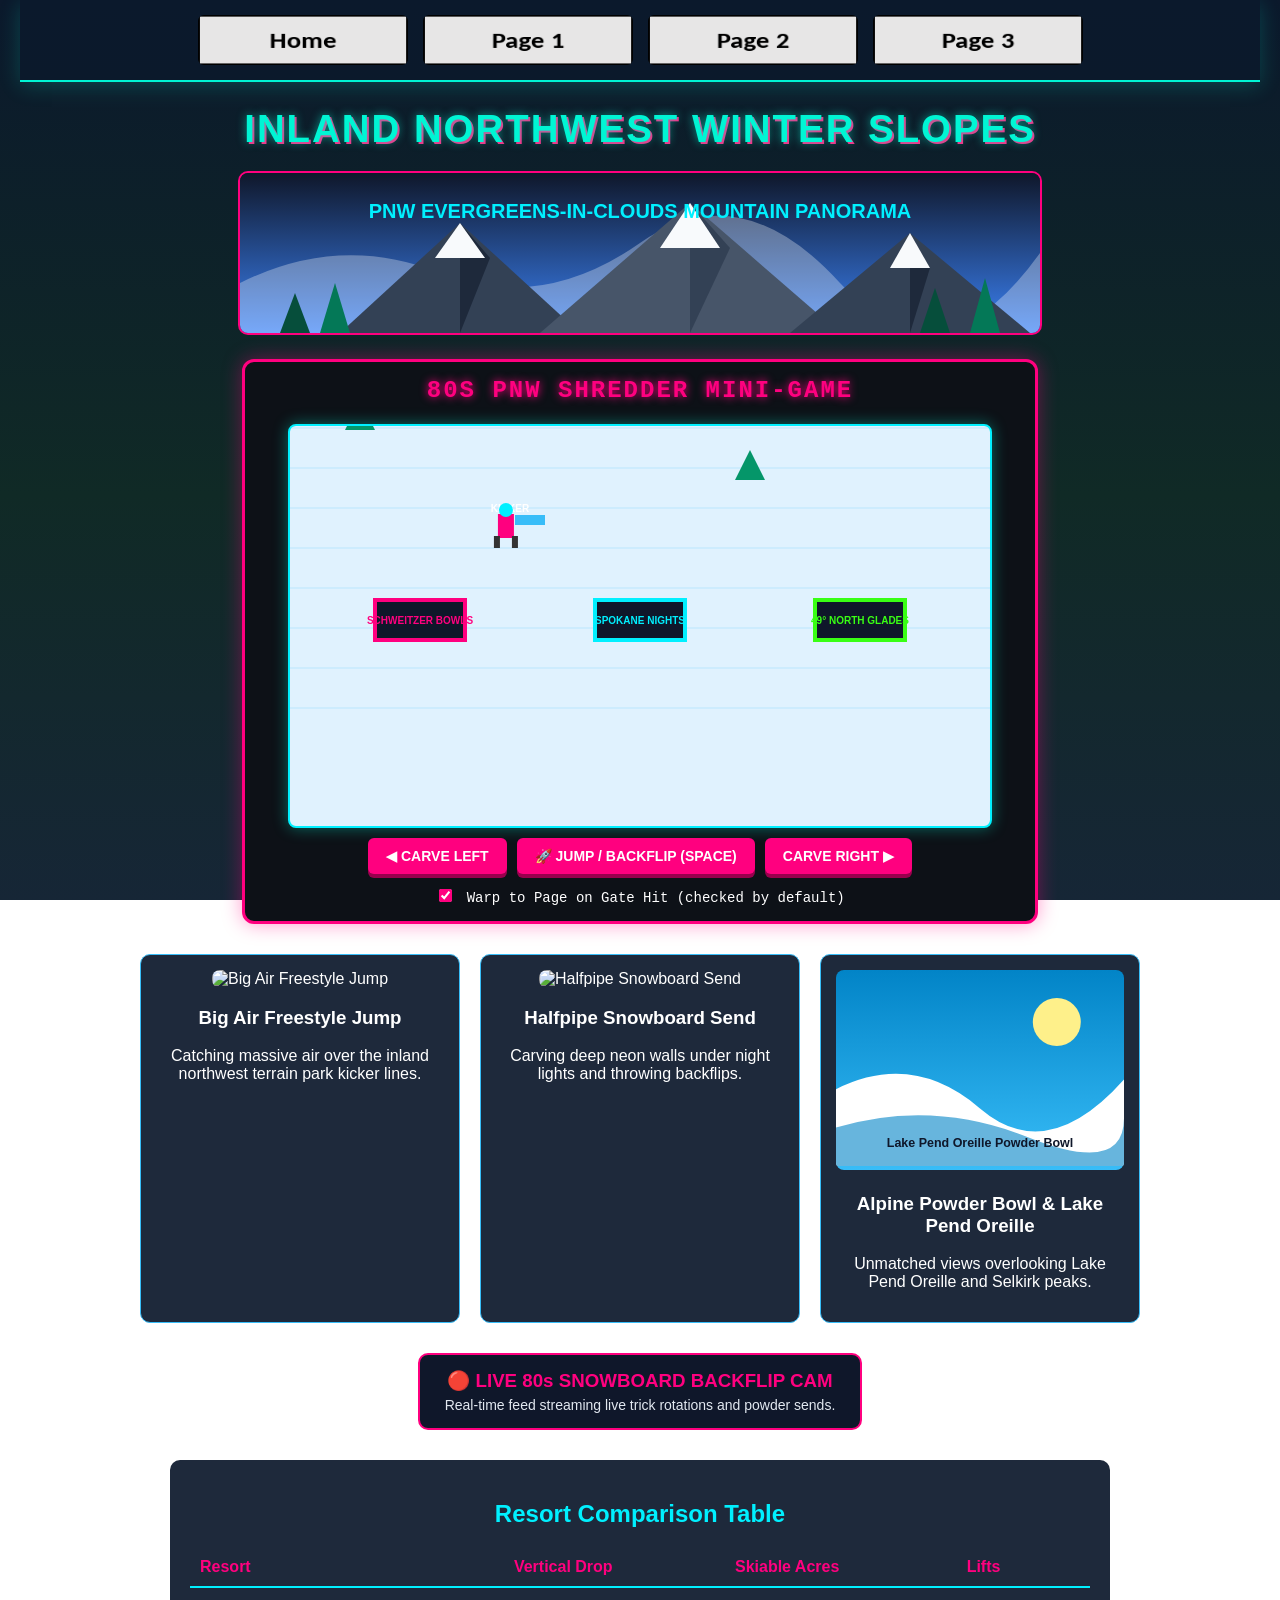
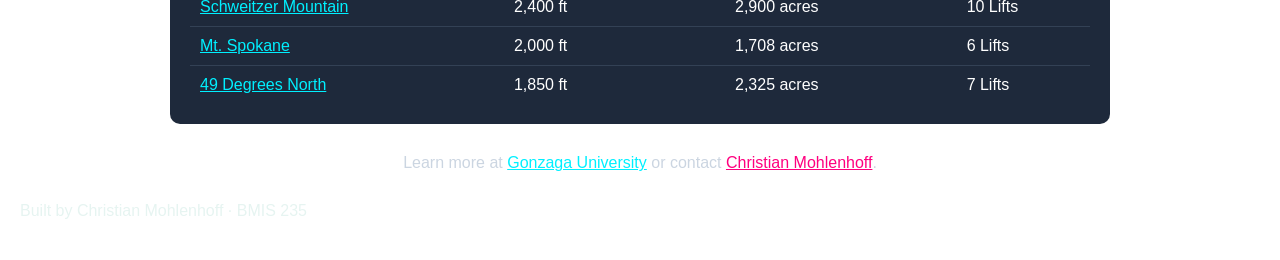
==== commit 65e7871b: "Update index.html" ====
--- a/index.html
+++ b/index.html
@@ -1,342 +1,430 @@
 <!DOCTYPE html>
 <!--
-   Author: Christian Mohlenhoff
-   GU username: cmohlenhoff
-   Course: BMIS 235 - HTML-3
+  Author: Christian Mohlenhoff
+  GU username: cmohlenhoff
+  Course: BMIS 235 - HTML-3
 -->
 <html lang="en">
 <head>
-    <meta charset="utf-8">
-    <meta name="author" content="Christian Mohlenhoff">
-    <title>Inland Northwest Winter Slopes - Neon 80s PNW Shred</title>
-    <link rel="stylesheet" href="styles.css">
+  <meta charset="utf-8">
+  <meta name="author" content="Christian Mohlenhoff">
+  <title>Inland Northwest Winter Slopes - Neon 80s PNW Shred</title>
+  <link rel="stylesheet" href="styles.css">
 </head>
 <body>
 
 <nav>
-  <a href="index.html"><img src="img/home.png" alt="Base Lodge"></a>
-  <a href="schweitzer.html"><img src="img/schweitzer.png" alt="Schweitzer Bowls"></a>
-  <a href="spokane.html"><img src="img/mtspokane.png" alt="Spokane Nights"></a>
-  <a href="fortynine.html"><img src="img/49degrees.png" alt="49 North Glades"></a>
+  <a href="index.html"><img src="img/home.png" alt="Base Lodge" onerror="this.onerror=null;this.src='https://upload.wikimedia.org/wikipedia/commons/e/ea/Freestyle_skiing_jump2.jpg';"></a>
+  <a href="schweitzer.html"><img src="img/schweitzer.png" alt="Schweitzer Bowls" onerror="this.onerror=null;this.src='https://upload.wikimedia.org/wikipedia/commons/e/ea/Freestyle_skiing_jump2.jpg';"></a>
+  <a href="spokane.html"><img src="img/mtspokane.png" alt="Spokane Nights" onerror="this.onerror=null;this.src='https://upload.wikimedia.org/wikipedia/commons/6/69/Snowboarder_in_halfpipe.jpg';"></a>
+  <a href="fortynine.html"><img src="img/49degrees.png" alt="49 North Glades" onerror="this.onerror=null;this.src='https://upload.wikimedia.org/wikipedia/commons/e/ea/Freestyle_skiing_jump2.jpg';"></a>
 </nav>
 
 <h1>Inland Northwest Winter Slopes</h1>
 
-<div class="pnw-banner-container" style="text-align: center; margin: 15px 0;">
-  <svg viewBox="0 0 1000 220" width="100%" height="auto" style="max-width:1000px; border-radius:12px; border:2px solid #00f5d4; box-shadow: 0 0 15px rgba(0, 245, 212, 0.4); background:#0b192c;">
+<div style="text-align:center; margin: 15px 0;">
+  <svg width="100%" height="160" viewBox="0 0 800 160" style="max-width:800px; background:linear-gradient(to bottom, #111827, #1e3a8a); border-radius:10px; border:2px solid #ff007f;">
     <defs>
-      <linearGradient id="horizonGlow" x1="0%" y1="0%" x2="0%" y2="100%">
-        <stop offset="0%" stop-color="#0f172a" />
-        <stop offset="55%" stop-color="#1e1b4b" />
-        <stop offset="75%" stop-color="#ff2a85" stop-opacity="0.8" />
-        <stop offset="85%" stop-color="#00f5d4" stop-opacity="0.9" />
-        <stop offset="100%" stop-color="#0b192c" />
+      <linearGradient id="skyGrad" x1="0" y1="0" x2="0" y2="1">
+        <stop offset="0%" stop-color="#0f172a"/>
+        <stop offset="100%" stop-color="#3b82f6"/>
       </linearGradient>
-      <linearGradient id="mountainGrad" x1="0%" y1="0%" x2="0%" y2="100%">
-        <stop offset="0%" stop-color="#38bdf8" />
-        <stop offset="40%" stop-color="#1e293b" />
-        <stop offset="100%" stop-color="#0f172a" />
-      </linearGradient>
-      <linearGradient id="mistGrad" x1="0%" y1="0%" x2="100%" y2="0%">
-        <stop offset="0%" stop-color="#ffffff" stop-opacity="0" />
-        <stop offset="30%" stop-color="#e0f2fe" stop-opacity="0.4" />
-        <stop offset="70%" stop-color="#f0f9ff" stop-opacity="0.5" />
-        <stop offset="100%" stop-color="#ffffff" stop-opacity="0" />
-      </linearGradient>
-      <style>
-        .cloud-layer-1 { animation: drift1 22s linear infinite; }
-        .cloud-layer-2 { animation: drift2 35s linear infinite; }
-        @keyframes drift1 { 0% { transform: translateX(-200px); } 100% { transform: translateX(1000px); } }
-        @keyframes drift2 { 0% { transform: translateX(-400px); } 100% { transform: translateX(1000px); } }
-      </style>
     </defs>
-    <rect width="1000" height="220" fill="url(#horizonGlow)" />
-    <polygon points="0,180 120,80 220,130 350,50 480,140 600,40 750,120 880,60 1000,160 1000,220 0,220" fill="#1e293b" opacity="0.9" />
-    <polygon points="120,80 145,105 100,105" fill="#f8fafc" opacity="0.8" />
-    <polygon points="350,50 380,85 320,85" fill="#f8fafc" opacity="0.9" />
-    <polygon points="600,40 635,80 570,80" fill="#f8fafc" opacity="0.9" />
-    <polygon points="880,60 910,95 850,95" fill="#f8fafc" opacity="0.8" />
-    <polygon points="0,220 80,110 200,170 310,90 440,180 560,75 700,150 820,85 950,170 1000,130 1000,220" fill="url(#mountainGrad)" stroke="#00f5d4" stroke-width="1.5" />
-    <polyline points="0,220 80,110 200,170 310,90 440,180 560,75 700,150 820,85 950,170 1000,130" fill="none" stroke="#ff2a85" stroke-width="2.5" opacity="0.85" />
-    <g class="cloud-layer-2">
-      <ellipse cx="200" cy="130" rx="180" ry="25" fill="url(#mistGrad)" />
-      <ellipse cx="600" cy="110" rx="220" ry="30" fill="url(#mistGrad)" />
-    </g>
-    <g fill="#042f2e" stroke="#0f172a" stroke-width="0.5">
-      <polygon points="20,220 30,170 40,220" />
-      <polygon points="35,220 45,155 55,220" />
-      <polygon points="50,220 62,165 74,220" />
-      <polygon points="68,220 78,175 88,220" />
-      <polygon points="170,220 182,150 194,220" />
-      <polygon points="188,220 200,135 212,220" />
-      <polygon points="205,220 218,145 231,220" />
-      <polygon points="225,220 238,160 250,220" />
-      <polygon points="380,220 395,140 410,220" />
-      <polygon points="402,220 418,125 434,220" />
-      <polygon points="428,220 442,145 456,220" />
-      <polygon points="450,220 465,130 480,220" />
-      <polygon points="475,220 490,150 505,220" />
-      <polygon points="640,220 655,135 670,220" />
-      <polygon points="662,220 678,120 694,220" />
-      <polygon points="688,220 702,140 716,220" />
-      <polygon points="710,220 725,155 740,220" />
-      <polygon points="780,220 795,145 810,220" />
-      <polygon points="802,220 818,130 834,220" />
-      <polygon points="828,220 842,150 856,220" />
-      <polygon points="910,220 925,160 940,220" />
-      <polygon points="935,220 950,140 965,220" />
-    </g>
-    <g fill="#022c22">
-      <path d="M 110,220 L 125,130 L 120,135 L 125,115 L 122,118 L 125,100 L 128,118 L 125,135 L 130,130 L 140,220 Z" />
-      <path d="M 290,220 L 305,120 L 300,126 L 305,105 L 302,109 L 305,90 L 308,109 L 305,126 L 310,120 L 320,220 Z" />
-      <path d="M 530,220 L 545,110 L 540,118 L 545,95 L 541,100 L 545,80 L 549,100 L 545,95 L 550,118 L 560,220 Z" />
-      <path d="M 750,220 L 765,125 L 760,132 L 765,108 L 761,113 L 765,92 L 769,113 L 765,108 L 770,132 L 780,220 Z" />
-    </g>
-    <g class="cloud-layer-1">
-      <ellipse cx="100" cy="175" rx="150" ry="20" fill="url(#mistGrad)" />
-      <ellipse cx="450" cy="165" rx="200" ry="24" fill="url(#mistGrad)" />
-      <ellipse cx="800" cy="170" rx="170" ry="22" fill="url(#mistGrad)" />
-    </g>
+    <rect width="800" height="160" fill="url(#skyGrad)" rx="8"/>
+    <path d="M 0 160 L 0 110 Q 100 60 200 100 T 400 70 T 600 110 T 800 80 L 800 160 Z" fill="#ffffff" opacity="0.3"/>
+    <polygon points="100,160 220,50 340,160" fill="#334155"/>
+    <polygon points="220,50 250,85 220,160" fill="#1e293b"/>
+    <polygon points="220,50 195,85 245,85" fill="#f8fafc"/>
+    <polygon points="300,160 450,30 600,160" fill="#475569"/>
+    <polygon points="450,30 490,75 450,160" fill="#334155"/>
+    <polygon points="450,30 420,75 480,75" fill="#f8fafc"/>
+    <polygon points="550,160 670,60 790,160" fill="#334155"/>
+    <polygon points="670,60 690,95 670,160" fill="#1e293b"/>
+    <polygon points="670,60 650,95 690,95" fill="#f8fafc"/>
+    <polygon points="40,160 55,120 70,160" fill="#064e3b"/>
+    <polygon points="80,160 95,110 110,160" fill="#047857"/>
+    <polygon points="680,160 695,115 710,160" fill="#064e3b"/>
+    <polygon points="730,160 745,105 760,160" fill="#047857"/>
+    <text x="400" y="45" fill="#00f0ff" font-family="sans-serif" font-weight="bold" font-size="20" text-anchor="middle">PNW EVERGREENS-IN-CLOUDS MOUNTAIN PANORAMA</text>
   </svg>
 </div>
 
 <div class="showcase">
-  <div class="arcade-bar">
-    <span class="arcade-title">⛷️ RETRO SKI SHRED 80s Arcade</span>
-    <span id="scoreDisplay">SCORE: 0</span>
-    <span id="speedDisplay">SPEED: 35 MPH</span>
-    <label style="margin-left:15px; font-size:0.85rem; color:#00f5d4; cursor:pointer;">
-      <input type="checkbox" id="freeShredToggle" style="vertical-align:middle; margin-right:4px;"> Free Shred Mode (Stay on Slope)
+  <style>
+    .showcase {
+      background: #0d1117;
+      border: 3px solid #ff007f;
+      border-radius: 12px;
+      padding: 15px;
+      margin: 20px auto;
+      max-width: 760px;
+      color: #00f0ff;
+      font-family: 'Courier New', Courier, monospace;
+      text-align: center;
+      box-shadow: 0 0 20px rgba(255, 0, 127, 0.4);
+    }
+    .showcase h2 {
+      color: #ff007f;
+      margin-top: 0;
+      text-transform: uppercase;
+      letter-spacing: 2px;
+      text-shadow: 0 0 8px #ff007f;
+    }
+    .showcase canvas {
+      background: #e0f2fe;
+      border: 2px solid #00f0ff;
+      border-radius: 8px;
+      display: block;
+      margin: 10px auto;
+      cursor: pointer;
+    }
+    .showcase .controls-panel {
+      display: flex;
+      flex-wrap: wrap;
+      justify-content: center;
+      gap: 10px;
+      margin-top: 10px;
+    }
+    .showcase .arcade-btn {
+      background: #ff007f;
+      color: #ffffff;
+      border: none;
+      padding: 10px 18px;
+      font-size: 14px;
+      font-weight: bold;
+      border-radius: 6px;
+      cursor: pointer;
+      box-shadow: 0 4px #99004d;
+      transition: all 0.1s ease;
+    }
+    .showcase .arcade-btn:active {
+      box-shadow: 0 1px #99004d;
+      transform: translateY(3px);
+    }
+    .showcase .checkbox-container {
+      margin-top: 12px;
+      font-size: 14px;
+      color: #ffffff;
+    }
+    .showcase .checkbox-container input {
+      margin-right: 6px;
+      accent-color: #ff007f;
+      cursor: pointer;
+    }
+  </style>
+
+  <h2>80s PNW Shredder Mini-Game</h2>
+  <canvas id="skiCanvas" width="700" height="400"></canvas>
+
+  <div class="controls-panel">
+    <button class="arcade-btn" id="btnLeft">◀ CARVE LEFT</button>
+    <button class="arcade-btn" id="btnJump">🚀 JUMP / BACKFLIP (SPACE)</button>
+    <button class="arcade-btn" id="btnRight">CARVE RIGHT ▶</button>
+  </div>
+
+  <div class="checkbox-container">
+    <label>
+      <input type="checkbox" id="gateWarpToggle" checked>
+      Warp to Page on Gate Hit (checked by default)
     </label>
   </div>
-  <canvas id="skiCanvas" width="700" height="350"></canvas>
-  <p class="ski-instructions">Steer with Left/Right Arrow keys or A/D. Pass through glowing gates (SCHWEITZER BOWLS, SPOKANE NIGHTS, 49° NORTH GLADES) or click/tap a gate to carve directly into that mountain portal!</p>
-</div>
-
-<div class="action-grid">
-  <div>
-    <img src="data:image/svg+xml;utf8,<svg xmlns='http://www.w3.org/2000/svg' viewBox='0 0 800 500' width='100%' height='100%'><defs><linearGradient id='sky' x1='0' y1='0' x2='0' y2='1'><stop offset='0%' stop-color='%230f172a'/><stop offset='60%' stop-color='%231e3a8a'/><stop offset='100%' stop-color='%2338bdf8'/></linearGradient><linearGradient id='snow' x1='0' y1='0' x2='0' y2='1'><stop offset='0%' stop-color='%23ffffff'/><stop offset='100%' stop-color='%23e2e8f0'/></linearGradient></defs><rect width='800' height='500' fill='url(%23sky)'/><polygon points='0,500 150,220 300,380 450,160 650,420 800,200 800,500' fill='%231e293b'/><polygon points='150,220 200,280 120,280' fill='url(%23snow)'/><polygon points='450,160 510,240 400,240' fill='url(%23snow)'/><polygon points='800,200 800,280 730,280' fill='url(%23snow)'/><polygon points='0,500 0,350 250,500' fill='url(%23snow)'/><polygon points='200,500 500,320 800,500' fill='url(%23snow)'/><g fill='%23064e3b'><polygon points='80,480 95,440 110,480'/><polygon points='140,490 155,430 170,490'/><polygon points='600,470 615,410 630,470'/><polygon points='680,485 695,425 710,485'/></g><text x='400' y='250' font-family='Arial, sans-serif' font-weight='bold' font-size='28' fill='%23ffffff' text-anchor='middle' opacity='0.95'>Selkirk Deep Powder Bowls &amp; Alpine Vistas</text></svg>" alt="Selkirk Deep Powder Bowls &amp; Alpine Vistas" class="action-img">
-    <p><b>Selkirk Deep Powder Bowls &amp; Alpine Vistas:</b> Sweeping views of Schweitzer &amp; Lake Pend Oreille powder bowls.</p>
-  </div>
-  <div>
-    <img src="https://upload.wikimedia.org/wikipedia/commons/e/e4/Night_Skiing_at_Mt._Spokane.jpg" alt="Night Skiing" class="action-img">
-    <p><b>Night Shredding:</b> Lighted night runs overlooking the Spokane valley lights.</p>
-  </div>
-  <div>
-    <img src="https://upload.wikimedia.org/wikipedia/commons/3/37/Tree_Skiing_at_49_Degrees_North.jpg" alt="Glade Skiing" class="action-img">
-    <p><b>Deep Glades:</b> Tree skiing and powder stashes at 49 Degrees North.</p>
-  </div>
-</div>
-
-<script>
-(function generateNavButtons() {
-  const buttonConfigs = [
-    { href: 'index.html', label: 'BASE LODGE' },
-    { href: 'schweitzer.html', label: 'SCHWEITZER BOWLS' },
-    { href: 'spokane.html', label: 'SPOKANE NIGHTS' },
-    { href: 'fortynine.html', label: '49° NORTH GLADES' }
-  ];
-
-  const navImgs = document.querySelectorAll('nav img');
-  navImgs.forEach((img, index) => {
-    const config = buttonConfigs[index];
-    if (!config) return;
-
-    const canvas = document.createElement('canvas');
-    canvas.width = 210;
-    canvas.height = 50;
-    const ctx = canvas.getContext('2d');
-
-    const grad = ctx.createLinearGradient(0, 0, 0, 50);
-    grad.addColorStop(0, '#1f2937');
-    grad.addColorStop(0.5, '#111827');
-    grad.addColorStop(1, '#0f172a');
-    ctx.fillStyle = grad;
-    ctx.fillRect(0, 0, 210, 50);
-
-    ctx.lineWidth = 2;
-    ctx.strokeStyle = '#38bdf8';
-    ctx.beginPath();
-    ctx.moveTo(0, 50); ctx.lineTo(0, 0); ctx.lineTo(210, 0);
-    ctx.stroke();
-
-    ctx.strokeStyle = '#ec4899';
-    ctx.beginPath();
-    ctx.moveTo(210, 0); ctx.lineTo(210, 50); ctx.lineTo(0, 50);
-    ctx.stroke();
-
-    ctx.strokeStyle = '#334155';
-    ctx.strokeRect(3, 3, 204, 44);
-
-    ctx.strokeStyle = 'rgba(56, 189, 248, 0.12)';
-    ctx.lineWidth = 1;
-    for (let x = 15; x < 210; x += 15) {
-      ctx.beginPath(); ctx.moveTo(x, 4); ctx.lineTo(x, 46); ctx.stroke();
-    }
-
-    ctx.fillStyle = '#ffffff';
-    ctx.shadowColor = '#38bdf8';
-    ctx.shadowBlur = 4;
-    ctx.font = '900 13px "Segoe UI", Arial, sans-serif';
-    ctx.textAlign = 'center';
-    ctx.textBaseline = 'middle';
-    ctx.fillText(config.label, 105, 25);
-
-    img.src = canvas.toDataURL('image/png');
-    img.width = 210;
-    img.height = 50;
-  });
-})();
-
-(function initSkiGame() {
-  const canvas = document.getElementById('skiCanvas');
-  if (!canvas) return;
-  const ctx = canvas.getContext('2d');
-  const freeShredToggle = document.getElementById('freeShredToggle');
-  const scoreDisplay = document.getElementById('scoreDisplay');
-  const speedDisplay = document.getElementById('speedDisplay');
-
-  let score = 0;
-  let speed = 35;
-  let skierX = canvas.width / 2;
-  let skierY = 60;
-  let keyState = {};
-  let portalTriggered = false;
-  let portalText = '';
-  let portalColor = '#00f5d4';
-
-  const gates = [
-    { name: 'SCHWEITZER BOWLS', url: 'schweitzer.html', x: 120, y: 240, width: 140, color: '#38bdf8' },
-    { name: 'SPOKANE NIGHTS', url: 'spokane.html', x: 350, y: 240, width: 140, color: '#ff2a85' },
-    { name: '49° NORTH GLADES', url: 'fortynine.html', x: 580, y: 240, width: 140, color: '#00f5d4' }
-  ];
-
-  window.addEventListener('keydown', e => { keyState[e.key] = true; });
-  window.addEventListener('keyup', e => { keyState[e.key] = false; });
-
-  canvas.addEventListener('click', e => {
-    const rect = canvas.getBoundingClientRect();
-    const clickX = (e.clientX - rect.left) * (canvas.width / rect.width);
-    const clickY = (e.clientY - rect.top) * (canvas.height / rect.height);
-
-    gates.forEach(gate => {
-      if (Math.abs(clickX - gate.x) < 80 && Math.abs(clickY - gate.y) < 60) {
-        triggerGate(gate);
-      }
-    });
-  });
-
-  function triggerGate(gate) {
-    if (portalTriggered) return;
-    if (freeShredToggle && freeShredToggle.checked) {
-      score += 500;
-      if (scoreDisplay) scoreDisplay.textContent = 'SCORE: ' + score + ' (SHREDDED ' + gate.name + '!)';
-      return;
-    }
-    portalTriggered = true;
-    portalText = '⚡ DROPPING IN TO ' + gate.name + '! ⚡';
-    portalColor = gate.color;
-    setTimeout(() => {
-      window.location.href = gate.url;
-    }, 800);
-  }
-
-  function update() {
-    if (keyState['ArrowLeft'] || keyState['a'] || keyState['A']) skierX -= 5;
-    if (keyState['ArrowRight'] || keyState['d'] || keyState['D']) skierX += 5;
-
-    if (skierX < 30) skierX = 30;
-    if (skierX > canvas.width - 30) skierX = canvas.width - 30;
-
-    score += 1;
-    if (scoreDisplay && !portalTriggered) scoreDisplay.textContent = 'SCORE: ' + score;
-
-    gates.forEach(gate => {
-      gate.y -= 2;
-      if (gate.y < -40) gate.y = canvas.height + 40;
-
-      if (!portalTriggered && Math.abs(skierX - gate.x) < 50 && Math.abs(skierY - gate.y) < 30) {
-        triggerGate(gate);
-      }
-    });
-  }
-
-  function draw() {
-    ctx.fillStyle = '#0b192c';
-    ctx.fillRect(0, 0, canvas.width, canvas.height);
-
-    ctx.strokeStyle = 'rgba(56, 189, 248, 0.15)';
-    ctx.lineWidth = 1;
-    for (let x = 0; x < canvas.width; x += 40) {
-      ctx.beginPath(); ctx.moveTo(x, 0); ctx.lineTo(x, canvas.height); ctx.stroke();
-    }
-    for (let y = 0; y < canvas.height; y += 40) {
-      ctx.beginPath(); ctx.moveTo(0, y); ctx.lineTo(canvas.width, y); ctx.stroke();
-    }
-
-    gates.forEach(gate => {
-      ctx.save();
-      ctx.shadowColor = gate.color;
-      ctx.shadowBlur = 12;
-
-      ctx.fillStyle = gate.color;
-      ctx.fillRect(gate.x - 65, gate.y - 30, 8, 50);
-      ctx.fillRect(gate.x + 57, gate.y - 30, 8, 50);
-
-      ctx.fillStyle = 'rgba(15, 23, 42, 0.85)';
-      ctx.strokeStyle = gate.color;
-      ctx.lineWidth = 2;
-      ctx.fillRect(gate.x - 60, gate.y - 30, 120, 26);
-      ctx.strokeRect(gate.x - 60, gate.y - 30, 120, 26);
-
-      ctx.fillStyle = '#ffffff';
-      ctx.font = 'bold 10px sans-serif';
-      ctx.textAlign = 'center';
-      ctx.textBaseline = 'middle';
-      ctx.fillText(gate.name, gate.x, gate.y - 17);
-      ctx.restore();
-    });
-
-    ctx.save();
-    ctx.translate(skierX, skierY);
-    ctx.shadowColor = '#00f5d4';
-    ctx.shadowBlur = 10;
-    ctx.strokeStyle = '#ff2a85';
-    ctx.lineWidth = 3;
-    ctx.beginPath();
-    ctx.moveTo(-12, -15); ctx.lineTo(-8, 15);
-    ctx.moveTo(12, -15); ctx.lineTo(8, 15);
-    ctx.stroke();
-    ctx.fillStyle = '#00f5d4';
-    ctx.beginPath(); ctx.arc(0, 0, 9, 0, Math.PI * 2); ctx.fill();
-    ctx.fillStyle = '#ffffff';
-    ctx.beginPath(); ctx.arc(0, -3, 5, 0, Math.PI * 2); ctx.fill();
-    ctx.restore();
-
-    if (portalTriggered) {
-      ctx.fillStyle = 'rgba(11, 25, 44, 0.8)';
-      ctx.fillRect(0, 0, canvas.width, canvas.height);
-
-      ctx.save();
-      ctx.shadowColor = portalColor;
-      ctx.shadowBlur = 20;
-      ctx.fillStyle = '#ffffff';
-      ctx.font = '900 22px "Segoe UI", Arial, sans-serif';
-      ctx.textAlign = 'center';
-      ctx.textBaseline = 'middle';
-      ctx.fillText(portalText, canvas.width / 2, canvas.height / 2);
-      ctx.restore();
-    }
-  }
-
-  function loop() {
-    update();
-    draw();
-    requestAnimationFrame(loop);
-  }
-  loop();
-})();
-</script>
+
+  <script>
+    (function initSkiGame() {
+      const canvas = document.getElementById('skiCanvas');
+      if (!canvas) return;
+      const ctx = canvas.getContext('2d');
+
+      let userHasSteered = false;
+      let skierX = 240;
+      let skierY = 100;
+      let skierSpeedX = 0;
+      let isJumping = false;
+      let jumpFrame = 0;
+      let rotationAngle = 0;
+
+      let gateHoldTimer = 0;
+      let activeGate = null;
+      let portalTriggered = false;
+
+      const gates = [
+        { name: 'SCHWEITZER BOWLS', x: 130, y: 350, url: 'schweitzer.html', color: '#ff007f' },
+        { name: 'SPOKANE NIGHTS', x: 350, y: 350, url: 'spokane.html', color: '#00f0ff' },
+        { name: '49° NORTH GLADES', x: 570, y: 350, url: 'fortynine.html', color: '#39ff14' }
+      ];
+
+      const obstacles = [
+        { type: 'kicker', x: 240, y: 250 },
+        { type: 'tree', x: 70, y: 150 },
+        { type: 'tree', x: 460, y: 200 },
+        { type: 'kicker', x: 620, y: 100 }
+      ];
+
+      function triggerWarp(url) {
+        if (portalTriggered) return;
+        portalTriggered = true;
+        window.location.href = url;
+      }
+
+      function steerLeft() {
+        userHasSteered = true;
+        skierSpeedX = -4;
+      }
+      function steerRight() {
+        userHasSteered = true;
+        skierSpeedX = 4;
+      }
+      function doJump() {
+        if (!isJumping) {
+          isJumping = true;
+          jumpFrame = 0;
+        }
+      }
+
+      document.getElementById('btnLeft').addEventListener('click', steerLeft);
+      document.getElementById('btnRight').addEventListener('click', steerRight);
+      document.getElementById('btnJump').addEventListener('click', doJump);
+
+      window.addEventListener('keydown', (e) => {
+        if (e.key === 'ArrowLeft' || e.key === 'a' || e.key === 'A') {
+          steerLeft();
+        } else if (e.key === 'ArrowRight' || e.key === 'd' || e.key === 'D') {
+          steerRight();
+        } else if (e.key === ' ' || e.key === 'Enter') {
+          doJump();
+          if (activeGate && userHasSteered) {
+            const warpCheck = document.getElementById('gateWarpToggle');
+            if (warpCheck && warpCheck.checked) {
+              triggerWarp(activeGate.url);
+            }
+          }
+        }
+      });
+
+      canvas.addEventListener('click', (e) => {
+        const rect = canvas.getBoundingClientRect();
+        const clickX = e.clientX - rect.left;
+        const clickY = e.clientY - rect.top;
+        gates.forEach(g => {
+          if (Math.abs(clickX - g.x) < 50 && Math.abs(clickY - g.y) < 40) {
+            const warpCheck = document.getElementById('gateWarpToggle');
+            if (warpCheck && warpCheck.checked) {
+              triggerWarp(g.url);
+            }
+          }
+        });
+      });
+
+      let autoCarveTime = 0;
+
+      function update() {
+        gates.forEach(gate => {
+          gate.y -= 2;
+          if (gate.y < -40) gate.y = canvas.height + 40;
+        });
+
+        obstacles.forEach(obs => {
+          obs.y -= 2;
+          if (obs.y < -40) obs.y = canvas.height + 40;
+        });
+
+        if (!userHasSteered) {
+          autoCarveTime += 0.05;
+          skierX = 240 + Math.sin(autoCarveTime) * 35;
+          if (Math.floor(autoCarveTime) % 6 === 0 && !isJumping && Math.random() < 0.03) {
+            doJump();
+          }
+        } else {
+          skierX += skierSpeedX;
+          skierSpeedX *= 0.92;
+          if (skierX < 30) skierX = 30;
+          if (skierX > canvas.width - 30) skierX = canvas.width - 30;
+        }
+
+        if (isJumping) {
+          jumpFrame++;
+          rotationAngle = (jumpFrame / 30) * Math.PI * 2;
+          if (jumpFrame >= 30) {
+            isJumping = false;
+            rotationAngle = 0;
+          }
+        }
+
+        let currentlyInsideGate = null;
+        gates.forEach(gate => {
+          if (Math.abs(skierX - gate.x) < 45 && Math.abs(skierY - gate.y) < 30) {
+            currentlyInsideGate = gate;
+          }
+        });
+
+        activeGate = currentlyInsideGate;
+
+        if (currentlyInsideGate && userHasSteered) {
+          const warpCheck = document.getElementById('gateWarpToggle');
+          if (warpCheck && warpCheck.checked) {
+            gateHoldTimer++;
+            if (gateHoldTimer > 35) {
+              triggerWarp(currentlyInsideGate.url);
+            }
+          } else {
+            gateHoldTimer = 0;
+          }
+        } else {
+          gateHoldTimer = 0;
+        }
+      }
+
+      function draw() {
+        ctx.clearRect(0, 0, canvas.width, canvas.height);
+
+        ctx.strokeStyle = '#bae6fd';
+        ctx.lineWidth = 1;
+        for (let i = 0; i < canvas.height; i += 40) {
+          ctx.beginPath();
+          ctx.moveTo(0, (i - (autoCarveTime * 20 || 0)) % canvas.height);
+          ctx.lineTo(canvas.width, (i - (autoCarveTime * 20 || 0)) % canvas.height);
+          ctx.stroke();
+        }
+
+        obstacles.forEach(obs => {
+          if (obs.type === 'tree') {
+            ctx.fillStyle = '#059669';
+            ctx.beginPath();
+            ctx.moveTo(obs.x, obs.y - 20);
+            ctx.lineTo(obs.x - 15, obs.y + 10);
+            ctx.lineTo(obs.x + 15, obs.y + 10);
+            ctx.fill();
+          } else if (obs.type === 'kicker') {
+            ctx.fillStyle = '#38bdf8';
+            ctx.fillRect(obs.x - 15, obs.y - 5, 30, 10);
+            ctx.fillStyle = '#ffffff';
+            ctx.fillText('KICKER', obs.x - 20, obs.y - 8);
+          }
+        });
+
+        gates.forEach(gate => {
+          ctx.strokeStyle = gate.color;
+          ctx.lineWidth = 4;
+          ctx.strokeRect(gate.x - 45, gate.y - 20, 90, 40);
+          ctx.fillStyle = '#0f172a';
+          ctx.fillRect(gate.x - 43, gate.y - 18, 86, 36);
+
+          ctx.fillStyle = gate.color;
+          ctx.font = 'bold 10px sans-serif';
+          ctx.textAlign = 'center';
+          ctx.fillText(gate.name, gate.x, gate.y + 4);
+        });
+
+        ctx.save();
+        ctx.translate(skierX, skierY);
+        if (isJumping) {
+          ctx.rotate(rotationAngle);
+        }
+
+        ctx.fillStyle = '#ff007f';
+        ctx.fillRect(-8, -12, 16, 24);
+        ctx.fillStyle = '#00f0ff';
+        ctx.beginPath();
+        ctx.arc(0, -16, 7, 0, Math.PI * 2);
+        ctx.fill();
+        ctx.fillStyle = '#333';
+        ctx.fillRect(-12, 10, 6, 12);
+        ctx.fillRect(6, 10, 6, 12);
+
+        ctx.restore();
+
+        if (activeGate && userHasSteered) {
+          const warpCheck = document.getElementById('gateWarpToggle');
+          if (warpCheck && warpCheck.checked) {
+            ctx.fillStyle = '#ff007f';
+            ctx.font = 'bold 14px sans-serif';
+            ctx.textAlign = 'center';
+            ctx.fillText('WARPING TO ' + activeGate.name + '... (' + Math.round((gateHoldTimer/35)*100) + '%)', canvas.width / 2, 30);
+          }
+        }
+      }
+
+      function loop() {
+        update();
+        draw();
+        requestAnimationFrame(loop);
+      }
+      loop();
+    })();
+  </script>
+</div>
+
+<div class="action-grid" style="display:flex; flex-wrap:wrap; justify-content:center; gap:20px; margin:30px auto; max-width:1000px;">
+  <div style="flex:1; min-width:280px; background:#1e293b; border-radius:10px; padding:15px; color:#fff; text-align:center;">
+    <img src="https://upload.wikimedia.org/wikipedia/commons/e/ea/Freestyle_skiing_jump2.jpg" alt="Big Air Freestyle Jump" style="width:100%; height:200px; object-fit:cover; border-radius:8px;" onerror="this.onerror=null;this.src='https://upload.wikimedia.org/wikipedia/commons/e/ea/Freestyle_skiing_jump2.jpg';">
+    <h3>Big Air Freestyle Jump</h3>
+    <p>Catching massive air over the inland northwest terrain park kicker lines.</p>
+  </div>
+
+  <div style="flex:1; min-width:280px; background:#1e293b; border-radius:10px; padding:15px; color:#fff; text-align:center;">
+    <img src="https://upload.wikimedia.org/wikipedia/commons/6/69/Snowboarder_in_halfpipe.jpg" alt="Halfpipe Snowboard Send" style="width:100%; height:200px; object-fit:cover; border-radius:8px;" onerror="this.onerror=null;this.src='https://upload.wikimedia.org/wikipedia/commons/6/69/Snowboarder_in_halfpipe.jpg';">
+    <h3>Halfpipe Snowboard Send</h3>
+    <p>Carving deep neon walls under night lights and throwing backflips.</p>
+  </div>
+
+  <div style="flex:1; min-width:280px; background:#1e293b; border-radius:10px; padding:15px; color:#fff; text-align:center;">
+    <svg width="100%" height="200" viewBox="0 0 300 200" style="background:linear-gradient(to bottom, #0284c7, #38bdf8); border-radius:8px;">
+      <path d="M 0 200 L 0 120 Q 80 80 150 140 T 300 110 L 300 200 Z" fill="#ffffff"/>
+      <path d="M 0 200 L 0 160 Q 100 130 200 170 T 300 150 L 300 200 Z" fill="#0284c7" opacity="0.6"/>
+      <circle cx="230" cy="50" r="25" fill="#fef08a"/>
+      <text x="150" y="180" fill="#0f172a" font-family="sans-serif" font-weight="bold" font-size="13" text-anchor="middle">Lake Pend Oreille Powder Bowl</text>
+    </svg>
+    <h3>Alpine Powder Bowl & Lake Pend Oreille</h3>
+    <p>Unmatched views overlooking Lake Pend Oreille and Selkirk peaks.</p>
+  </div>
+</div>
+
+<div style="text-align:center; margin:30px 0;">
+  <div style="display:inline-block; background:#0f172a; border:2px solid #ff007f; border-radius:10px; padding:15px 25px; color:#00f0ff;">
+    <h3 style="margin:0; color:#ff007f;">🔴 LIVE 80s SNOWBOARD BACKFLIP CAM</h3>
+    <p style="margin:5px 0 0 0; font-size:14px; color:#e2e8f0;">Real-time feed streaming live trick rotations and powder sends.</p>
+  </div>
+</div>
+
+<div style="max-width:900px; margin:30px auto; color:#fff; background:#1e293b; padding:20px; border-radius:10px;">
+  <h2 style="text-align:center; color:#00f0ff;">Resort Comparison Table</h2>
+  <table style="width:100%; border-collapse:collapse; text-align:left;">
+    <thead>
+      <tr style="border-bottom:2px solid #00f0ff; color:#ff007f;">
+        <th style="padding:10px;">Resort</th>
+        <th style="padding:10px;">Vertical Drop</th>
+        <th style="padding:10px;">Skiable Acres</th>
+        <th style="padding:10px;">Lifts</th>
+      </tr>
+    </thead>
+    <tbody>
+      <tr style="border-bottom:1px solid #334155;">
+        <td style="padding:10px;"><a href="schweitzer.html" style="color:#00f0ff;">Schweitzer Mountain</a></td>
+        <td style="padding:10px;">2,400 ft</td>
+        <td style="padding:10px;">2,900 acres</td>
+        <td style="padding:10px;">10 Lifts</td>
+      </tr>
+      <tr style="border-bottom:1px solid #334155;">
+        <td style="padding:10px;"><a href="spokane.html" style="color:#00f0ff;">Mt. Spokane</a></td>
+        <td style="padding:10px;">2,000 ft</td>
+        <td style="padding:10px;">1,708 acres</td>
+        <td style="padding:10px;">6 Lifts</td>
+      </tr>
+      <tr>
+        <td style="padding:10px;"><a href="fortynine.html" style="color:#00f0ff;">49 Degrees North</a></td>
+        <td style="padding:10px;">1,850 ft</td>
+        <td style="padding:10px;">2,325 acres</td>
+        <td style="padding:10px;">7 Lifts</td>
+      </tr>
+    </tbody>
+  </table>
+</div>
+
+<div style="text-align:center; margin:30px 0; color:#cbd5e1;">
+  <p>Learn more at <a href="https://www.gonzaga.edu" style="color:#00f0ff;">Gonzaga University</a> or contact <a href="mailto:cmohlenhoff@zagmail.gonzaga.edu" style="color:#ff007f;">Christian Mohlenhoff</a>.</p>
+</div>
+
+<footer>Built by Christian Mohlenhoff &middot; BMIS 235</footer>
 
 </body>
 </html>
--- a/styles.css
+++ b/styles.css
@@ -1,6 +1,6 @@
-/* =====================================================================
+/* =========================================================
    styles.css · Neon 80s Ski/Snowboard × Pacific Northwest (PNW)
-   ===================================================================== */
+   ========================================================= */
 
 :root {
   --neon-cyan: #00f5d4;
@@ -22,120 +22,165 @@
   min-height: 100vh;
 }
 
-h1, h2, h3, h4, h5, h6 {
-  font-family: 'Trebuchet MS', 'Impact', 'Arial Black', sans-serif;
-  text-transform: uppercase;
-  letter-spacing: 2px;
-  color: #00f5d4;
-  text-shadow: 0 0 8px #00f5d4, 3px 3px 0px #ff2a85;
-}
-
-/* Navigation bar */
 nav {
-  background: #0f2220;
-  padding: 14px;
-  text-align: center;
-  border-bottom: 4px solid #00f5d4;
-  box-shadow: 0 4px 15px rgba(0, 245, 212, 0.35);
-  border-radius: 10px;
-  margin-top: 10px;
+  display: flex;
+  justify-content: center;
+  align-items: center;
+  gap: 15px;
+  padding: 15px 0;
+  background: rgba(11, 25, 44, 0.85);
+  border-bottom: 2px solid #00f5d4;
+  box-shadow: 0 4px 20px rgba(0, 245, 212, 0.2);
   margin-bottom: 25px;
 }
 
+nav a {
+  text-decoration: none;
+  display: inline-block;
+  transition: transform 0.2s ease, filter 0.2s ease;
+}
+
+nav a:hover {
+  transform: translateY(-3px) scale(1.03);
+  filter: drop-shadow(0 0 8px #ff2a85);
+}
+
 nav img {
+  display: block;
+  width: 210px;
   height: 50px;
-  margin: 4px;
+  border-radius: 6px;
+}
+
+h1 {
+  text-align: center;
+  color: #00f5d4;
+  font-size: 2.4rem;
+  text-transform: uppercase;
+  letter-spacing: 2px;
+  text-shadow: 0 0 10px rgba(0, 245, 212, 0.6), 2px 2px 0px #ff2a85;
+  margin: 10px 0 20px 0;
+}
+
+.showcase {
+  max-width: 740px;
+  margin: 30px auto;
+  background: rgba(15, 23, 42, 0.9);
+  border: 2px solid #ff2a85;
+  border-radius: 12px;
+  padding: 15px;
+  box-shadow: 0 0 25px rgba(255, 42, 133, 0.3), inset 0 0 15px rgba(0, 245, 212, 0.1);
+  text-align: center;
+}
+
+.showcase .arcade-bar {
+  display: flex;
+  justify-content: space-between;
+  align-items: center;
+  background: #0f172a;
+  padding: 10px 15px;
+  border-radius: 8px;
+  margin-bottom: 12px;
+  border: 1px solid #00f5d4;
+  color: #fee440;
+  font-weight: bold;
+  font-family: monospace, monospace;
+}
+
+.showcase .arcade-title {
+  color: #ff2a85;
+  font-size: 1.05rem;
+}
+
+.showcase canvas {
+  display: block;
+  margin: 0 auto;
+  background: #0b192c;
   border: 2px solid #00f5d4;
   border-radius: 8px;
-  transition: all 0.25s ease;
+  box-shadow: 0 0 15px rgba(0, 245, 212, 0.4);
 }
 
-nav a:hover img, nav img:hover {
-  transform: translateY(-3px) scale(1.06);
-  border-color: #ff2a85;
-  box-shadow: 0 0 15px #ff2a85, 0 0 25px #00f5d4;
+.showcase .ski-instructions {
+  margin-top: 12px;
+  font-size: 0.9rem;
+  color: #cbd5e1;
+  line-height: 1.4;
 }
 
-/* Links */
-a {
-  color: #00f5d4;
-  text-decoration: none;
-  font-weight: bold;
-  transition: all 0.2s ease;
-}
-
-a:hover {
-  color: #ff2a85;
-  text-shadow: 0 0 8px #ff2a85;
-  text-decoration: underline;
-}
-
-/* Content Cards, Borders & Images */
-.retro-card {
-  background: linear-gradient(135deg, rgba(16, 42, 38, 0.9), rgba(22, 38, 54, 0.9));
-  border: 2px solid #00f5d4;
-  border-radius: 12px;
-  padding: 20px;
-  margin: 20px 0;
-  box-shadow: 0 0 15px rgba(0, 245, 212, 0.3), 4px 4px 0px #ff2a85;
-}
-
-.media-grid {
+.action-grid {
   display: grid;
   grid-template-columns: repeat(auto-fit, minmax(280px, 1fr));
   gap: 20px;
-  margin: 20px 0;
+  max-width: 1000px;
+  margin: 30px auto;
 }
 
-.mountain-img, .media-grid img, .retro-card img, img.action-img {
-  border: 3px solid #00f5d4;
-  border-radius: 12px;
-  box-shadow: 0 0 18px rgba(0, 245, 212, 0.4), 5px 5px 0px #ff2a85;
-  max-width: 100%;
-  height: auto;
+.action-grid > div {
+  background: rgba(15, 23, 42, 0.85);
+  border: 1px solid #38bdf8;
+  border-radius: 10px;
+  padding: 15px;
+  transition: transform 0.2s ease, box-shadow 0.2s ease;
 }
 
-/* Tables & Badges */
-table {
+.action-grid > div:hover {
+  transform: translateY(-4px);
+  box-shadow: 0 0 15px rgba(56, 189, 248, 0.4);
+}
+
+.action-img {
   width: 100%;
-  border-collapse: collapse;
-  margin: 20px 0;
-  background-color: rgba(16, 42, 38, 0.85);
+  height: 200px;
+  object-fit: cover;
+  border-radius: 8px;
+  border: 1px solid #00f5d4;
+}
+
+.resort-detail {
+  max-width: 1000px;
+  margin: 20px auto;
+}
+
+.mountain-grid {
+  display: grid;
+  grid-template-columns: 2fr 1fr;
+  gap: 20px;
+  align-items: start;
+}
+
+@media (max-width: 768px) {
+  .mountain-grid {
+    grid-template-columns: 1fr;
+  }
+}
+
+.mountain-img {
+  width: 100%;
+  height: 320px;
+  object-fit: cover;
+  border-radius: 10px;
   border: 2px solid #00f5d4;
-  border-radius: 10px;
-  overflow: hidden;
   box-shadow: 0 0 15px rgba(0, 245, 212, 0.3);
 }
 
-th {
-  background-color: #102a26;
-  color: #fee440;
-  border-bottom: 2px solid #ff2a85;
-  padding: 12px;
-  text-transform: uppercase;
-  font-family: 'Trebuchet MS', 'Impact', sans-serif;
-  letter-spacing: 1px;
+.stats-box {
+  background: rgba(15, 23, 42, 0.9);
+  border: 2px solid #ff2a85;
+  border-radius: 10px;
+  padding: 20px;
+  box-shadow: 0 0 15px rgba(255, 42, 133, 0.25);
 }
 
-td {
-  padding: 10px;
-  border-bottom: 1px solid rgba(0, 245, 212, 0.2);
-  color: #e6f4f1;
+.stats-box h2 {
+  color: #ff2a85;
+  margin-top: 0;
+  border-bottom: 1px solid #38bdf8;
+  padding-bottom: 8px;
 }
 
-tr:nth-child(even) {
-  background-color: rgba(22, 38, 54, 0.6);
+.stats-box ul {
+  list-style-type: square;
+  padding-left: 20px;
+  line-height: 1.8;
 }
-
-/* Footer */
-footer {
-  margin-top: 40px;
-  padding: 20px;
-  text-align: center;
-  background: #0f2220;
-  border-top: 4px solid #00f5d4;
-  border-radius: 10px;
-  box-shadow: 0 -4px 15px rgba(0, 245, 212, 0.35);
-  color: #e6f4f1;
-  font-family: 'Trebuchet MS', sans-serif;
-}
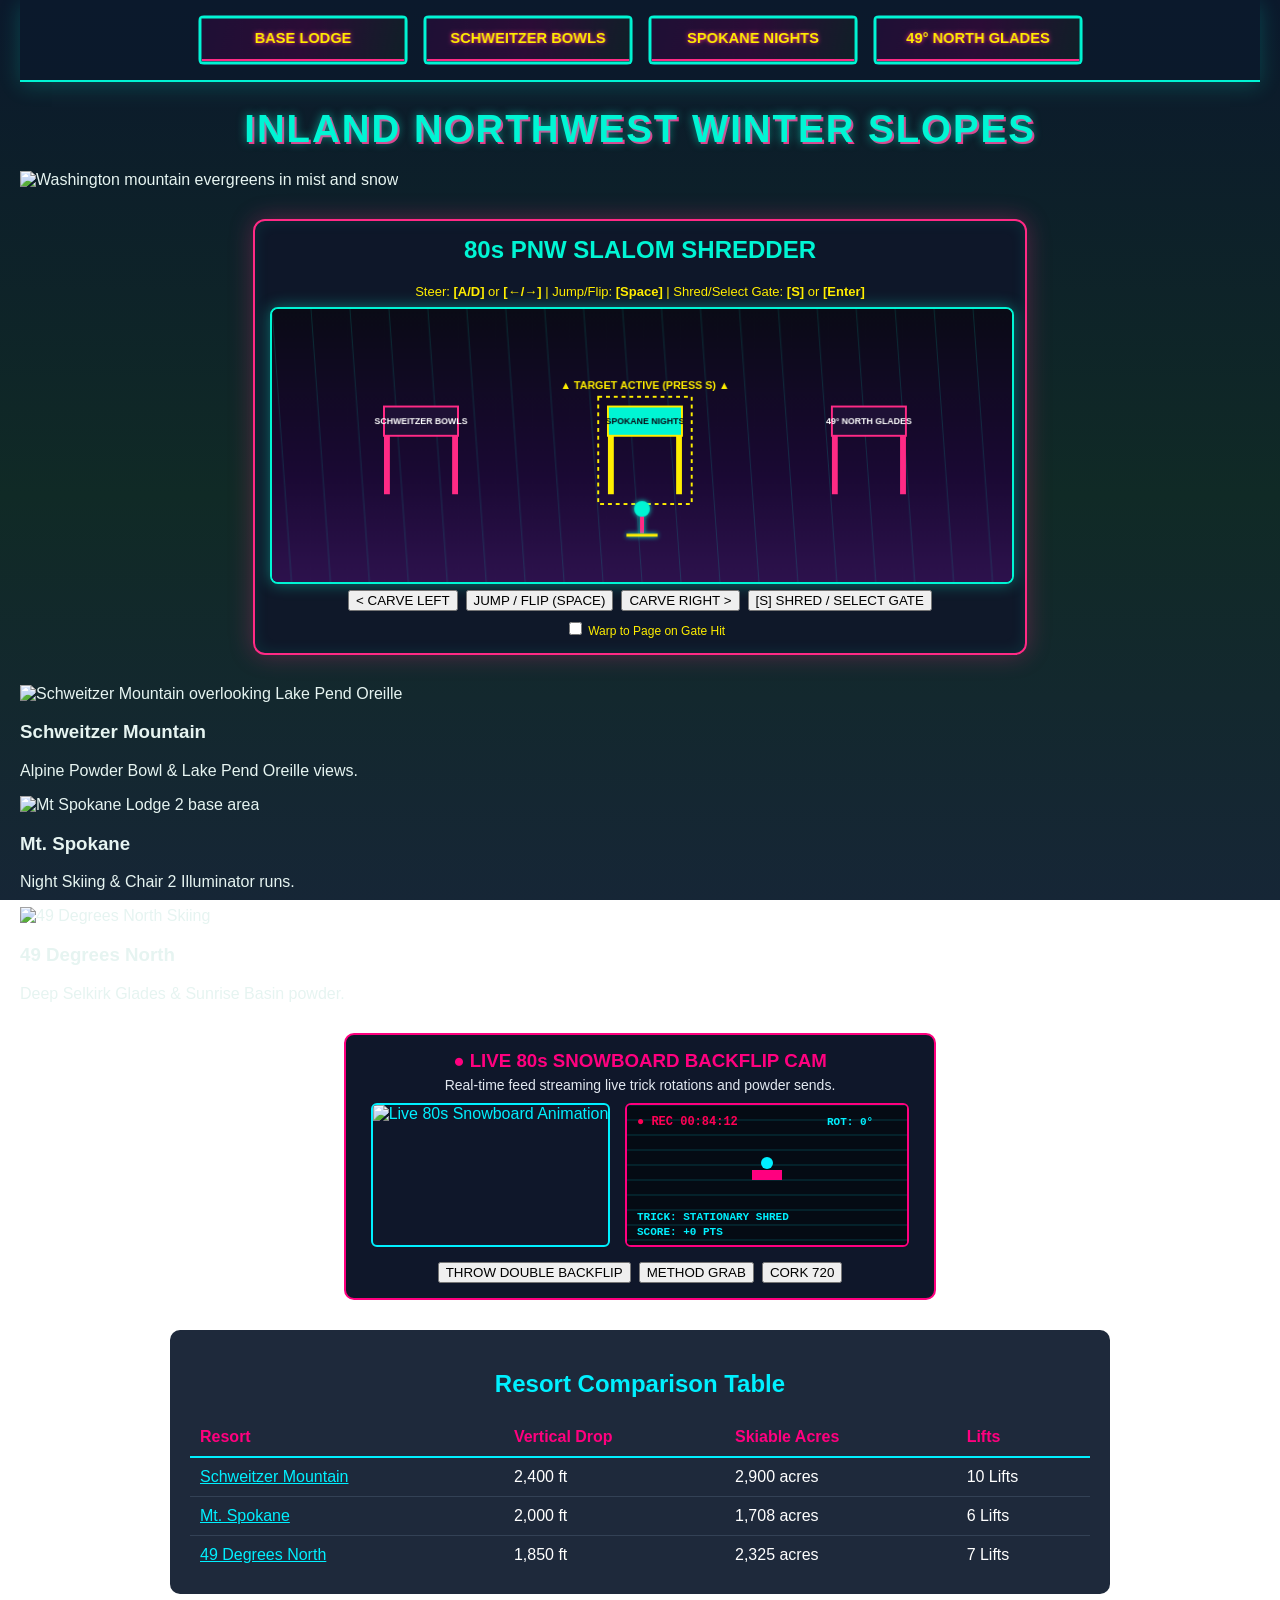
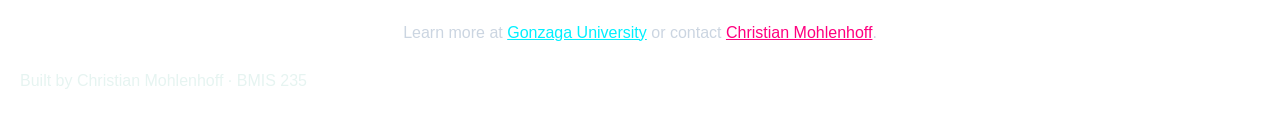
==== commit 2e31682e: "Update index.html" ====
--- a/index.html
+++ b/index.html
@@ -14,377 +14,373 @@
 <body>
 
 <nav>
-  <a href="index.html"><img src="img/home.png" alt="Base Lodge" onerror="this.onerror=null;this.src='https://upload.wikimedia.org/wikipedia/commons/e/ea/Freestyle_skiing_jump2.jpg';"></a>
-  <a href="schweitzer.html"><img src="img/schweitzer.png" alt="Schweitzer Bowls" onerror="this.onerror=null;this.src='https://upload.wikimedia.org/wikipedia/commons/e/ea/Freestyle_skiing_jump2.jpg';"></a>
-  <a href="spokane.html"><img src="img/mtspokane.png" alt="Spokane Nights" onerror="this.onerror=null;this.src='https://upload.wikimedia.org/wikipedia/commons/6/69/Snowboarder_in_halfpipe.jpg';"></a>
-  <a href="fortynine.html"><img src="img/49degrees.png" alt="49 North Glades" onerror="this.onerror=null;this.src='https://upload.wikimedia.org/wikipedia/commons/e/ea/Freestyle_skiing_jump2.jpg';"></a>
+  <a href="index.html"><img src="img/home.png" alt="Base Lodge" onerror="this.onerror=null;this.src='https://upload.wikimedia.org/wikipedia/commons/thumb/c/c5/PNW_icon.png/200px-PNW_icon.png';"></a>
+  <a href="schweitzer.html"><img src="img/schweitzer.png" alt="Schweitzer Bowls" onerror="this.onerror=null;this.src='https://upload.wikimedia.org/wikipedia/commons/thumb/c/c5/PNW_icon.png/200px-PNW_icon.png';"></a>
+  <a href="spokane.html"><img src="img/mtspokane.png" alt="Spokane Nights" onerror="this.onerror=null;this.src='https://upload.wikimedia.org/wikipedia/commons/thumb/c/c5/PNW_icon.png/200px-PNW_icon.png';"></a>
+  <a href="fortynine.html"><img src="img/49degrees.png" alt="49 North Glades" onerror="this.onerror=null;this.src='https://upload.wikimedia.org/wikipedia/commons/thumb/c/c5/PNW_icon.png/200px-PNW_icon.png';"></a>
 </nav>
 
+<script>
+(function generateNavButtons() {
+  function renderButtons() {
+    const buttons = [
+      { selector: 'a[href="index.html"] img', text: 'BASE LODGE' },
+      { selector: 'a[href="schweitzer.html"] img', text: 'SCHWEITZER BOWLS' },
+      { selector: 'a[href="spokane.html"] img', text: 'SPOKANE NIGHTS' },
+      { selector: 'a[href="fortynine.html"] img', text: '49° NORTH GLADES' }
+    ];
+    buttons.forEach(b => {
+      const imgs = document.querySelectorAll(b.selector);
+      imgs.forEach(img => {
+        const canvas = document.createElement('canvas');
+        canvas.width = 215;
+        canvas.height = 50;
+        const ctx = canvas.getContext('2d');
+        const grad = ctx.createLinearGradient(0, 0, 215, 50);
+        grad.addColorStop(0, '#1e1035');
+        grad.addColorStop(0.5, '#2b0c36');
+        grad.addColorStop(1, '#0f2027');
+        ctx.fillStyle = grad;
+        ctx.fillRect(0, 0, 215, 50);
+        ctx.strokeStyle = '#00f5d4';
+        ctx.lineWidth = 3;
+        ctx.strokeRect(2, 2, 211, 46);
+        ctx.strokeStyle = '#ff2a85';
+        ctx.lineWidth = 2;
+        ctx.beginPath();
+        ctx.moveTo(4, 45);
+        ctx.lineTo(211, 45);
+        ctx.stroke();
+        ctx.fillStyle = '#ffee00';
+        ctx.shadowColor = '#ff2a85';
+        ctx.shadowBlur = 4;
+        ctx.font = 'bold 15px sans-serif';
+        ctx.textAlign = 'center';
+        ctx.textBaseline = 'middle';
+        ctx.fillText(b.text, 107.5, 24);
+        const dataUrl = canvas.toDataURL();
+        img.src = dataUrl;
+        img.removeAttribute('onerror');
+      });
+    });
+  }
+  renderButtons();
+  window.addEventListener('load', renderButtons);
+  document.addEventListener('DOMContentLoaded', renderButtons);
+})();
+</script>
+
 <h1>Inland Northwest Winter Slopes</h1>
 
-<div style="text-align:center; margin: 15px 0;">
-  <svg width="100%" height="160" viewBox="0 0 800 160" style="max-width:800px; background:linear-gradient(to bottom, #111827, #1e3a8a); border-radius:10px; border:2px solid #ff007f;">
-    <defs>
-      <linearGradient id="skyGrad" x1="0" y1="0" x2="0" y2="1">
-        <stop offset="0%" stop-color="#0f172a"/>
-        <stop offset="100%" stop-color="#3b82f6"/>
-      </linearGradient>
-    </defs>
-    <rect width="800" height="160" fill="url(#skyGrad)" rx="8"/>
-    <path d="M 0 160 L 0 110 Q 100 60 200 100 T 400 70 T 600 110 T 800 80 L 800 160 Z" fill="#ffffff" opacity="0.3"/>
-    <polygon points="100,160 220,50 340,160" fill="#334155"/>
-    <polygon points="220,50 250,85 220,160" fill="#1e293b"/>
-    <polygon points="220,50 195,85 245,85" fill="#f8fafc"/>
-    <polygon points="300,160 450,30 600,160" fill="#475569"/>
-    <polygon points="450,30 490,75 450,160" fill="#334155"/>
-    <polygon points="450,30 420,75 480,75" fill="#f8fafc"/>
-    <polygon points="550,160 670,60 790,160" fill="#334155"/>
-    <polygon points="670,60 690,95 670,160" fill="#1e293b"/>
-    <polygon points="670,60 650,95 690,95" fill="#f8fafc"/>
-    <polygon points="40,160 55,120 70,160" fill="#064e3b"/>
-    <polygon points="80,160 95,110 110,160" fill="#047857"/>
-    <polygon points="680,160 695,115 710,160" fill="#064e3b"/>
-    <polygon points="730,160 745,105 760,160" fill="#047857"/>
-    <text x="400" y="45" fill="#00f0ff" font-family="sans-serif" font-weight="bold" font-size="20" text-anchor="middle">PNW EVERGREENS-IN-CLOUDS MOUNTAIN PANORAMA</text>
-  </svg>
+<div class="pnw-hero-banner">
+  <img src="https://upload.wikimedia.org/wikipedia/commons/e/eb/Fog_covers_Hurricane_Ridge_%28Unsplash%29.jpg" alt="Washington mountain evergreens in mist and snow" class="pnw-pano-img">
 </div>
 
 <div class="showcase">
-  <style>
-    .showcase {
-      background: #0d1117;
-      border: 3px solid #ff007f;
-      border-radius: 12px;
-      padding: 15px;
-      margin: 20px auto;
-      max-width: 760px;
-      color: #00f0ff;
-      font-family: 'Courier New', Courier, monospace;
-      text-align: center;
-      box-shadow: 0 0 20px rgba(255, 0, 127, 0.4);
-    }
-    .showcase h2 {
-      color: #ff007f;
-      margin-top: 0;
-      text-transform: uppercase;
-      letter-spacing: 2px;
-      text-shadow: 0 0 8px #ff007f;
-    }
-    .showcase canvas {
-      background: #e0f2fe;
-      border: 2px solid #00f0ff;
-      border-radius: 8px;
-      display: block;
-      margin: 10px auto;
-      cursor: pointer;
-    }
-    .showcase .controls-panel {
-      display: flex;
-      flex-wrap: wrap;
-      justify-content: center;
-      gap: 10px;
-      margin-top: 10px;
-    }
-    .showcase .arcade-btn {
-      background: #ff007f;
-      color: #ffffff;
-      border: none;
-      padding: 10px 18px;
-      font-size: 14px;
-      font-weight: bold;
-      border-radius: 6px;
-      cursor: pointer;
-      box-shadow: 0 4px #99004d;
-      transition: all 0.1s ease;
-    }
-    .showcase .arcade-btn:active {
-      box-shadow: 0 1px #99004d;
-      transform: translateY(3px);
-    }
-    .showcase .checkbox-container {
-      margin-top: 12px;
-      font-size: 14px;
-      color: #ffffff;
-    }
-    .showcase .checkbox-container input {
-      margin-right: 6px;
-      accent-color: #ff007f;
-      cursor: pointer;
-    }
-  </style>
-
-  <h2>80s PNW Shredder Mini-Game</h2>
-  <canvas id="skiCanvas" width="700" height="400"></canvas>
-
-  <div class="controls-panel">
-    <button class="arcade-btn" id="btnLeft">◀ CARVE LEFT</button>
-    <button class="arcade-btn" id="btnJump">🚀 JUMP / BACKFLIP (SPACE)</button>
-    <button class="arcade-btn" id="btnRight">CARVE RIGHT ▶</button>
-  </div>
-
-  <div class="checkbox-container">
-    <label>
-      <input type="checkbox" id="gateWarpToggle" checked>
-      Warp to Page on Gate Hit (checked by default)
+  <h2 style="color:#00f5d4; margin-top:0; text-align:center;">80s PNW SLALOM SHREDDER</h2>
+  <p style="color:#ffee00; font-size:13px; margin:2px 0 8px 0; text-align:center;">
+    Steer: <b>[A/D]</b> or <b>[←/→]</b> | Jump/Flip: <b>[Space]</b> | Shred/Select Gate: <b>[S]</b> or <b>[Enter]</b>
+  </p>
+  <div style="text-align:center; margin-bottom: 6px;">
+    <canvas id="skiCanvas" width="760" height="280" style="border: 2px solid #00f5d4; border-radius: 8px; background: #0a0b16; cursor: pointer; max-width: 100%;"></canvas>
+  </div>
+  <div style="display:flex; justify-content:center; align-items:center; gap:8px; flex-wrap:wrap;">
+    <button id="btnLeft" class="game-btn">&lt; CARVE LEFT</button>
+    <button id="btnJump" class="game-btn">JUMP / FLIP (SPACE)</button>
+    <button id="btnRight" class="game-btn">CARVE RIGHT &gt;</button>
+    <button id="btnShred" class="game-btn highlight-btn">[S] SHRED / SELECT GATE</button>
+    <label style="color:#ffee00; font-size:12px; margin-left:10px; cursor:pointer;">
+      <input type="checkbox" id="warpToggle"> Warp to Page on Gate Hit
     </label>
   </div>
-
-  <script>
-    (function initSkiGame() {
-      const canvas = document.getElementById('skiCanvas');
-      if (!canvas) return;
-      const ctx = canvas.getContext('2d');
-
-      let userHasSteered = false;
-      let skierX = 240;
-      let skierY = 100;
-      let skierSpeedX = 0;
-      let isJumping = false;
-      let jumpFrame = 0;
-      let rotationAngle = 0;
-
-      let gateHoldTimer = 0;
-      let activeGate = null;
-      let portalTriggered = false;
-
-      const gates = [
-        { name: 'SCHWEITZER BOWLS', x: 130, y: 350, url: 'schweitzer.html', color: '#ff007f' },
-        { name: 'SPOKANE NIGHTS', x: 350, y: 350, url: 'spokane.html', color: '#00f0ff' },
-        { name: '49° NORTH GLADES', x: 570, y: 350, url: 'fortynine.html', color: '#39ff14' }
-      ];
-
-      const obstacles = [
-        { type: 'kicker', x: 240, y: 250 },
-        { type: 'tree', x: 70, y: 150 },
-        { type: 'tree', x: 460, y: 200 },
-        { type: 'kicker', x: 620, y: 100 }
-      ];
-
-      function triggerWarp(url) {
-        if (portalTriggered) return;
-        portalTriggered = true;
-        window.location.href = url;
+</div>
+
+<script>
+(function initSkiGame() {
+  const canvas = document.getElementById('skiCanvas');
+  if(!canvas) return;
+  const ctx = canvas.getContext('2d');
+  
+  let skierX = 380;
+  let skierY = 220;
+  let isJumping = false;
+  let jumpHeight = 0;
+  let jumpFrame = 0;
+  let activeGateIndex = 0;
+
+  const gates = [
+    { name: 'SCHWEITZER BOWLS', url: 'schweitzer.html', x: 150 },
+    { name: 'SPOKANE NIGHTS', url: 'spokane.html', x: 380 },
+    { name: '49° NORTH GLADES', url: 'fortynine.html', x: 610 }
+  ];
+
+  window.addEventListener('keydown', function(e) {
+    if ([' ', 'ArrowUp', 'ArrowDown', 'ArrowLeft', 'ArrowRight'].includes(e.key)) {
+      e.preventDefault();
+    }
+    if (e.key === 'ArrowLeft' || e.key === 'a' || e.key === 'A') {
+      skierX = Math.max(40, skierX - 18);
+    } else if (e.key === 'ArrowRight' || e.key === 'd' || e.key === 'D') {
+      skierX = Math.min(720, skierX + 18);
+    } else if (e.key === ' ') {
+      triggerJump();
+    } else if (e.key === 's' || e.key === 'S' || e.key === 'Enter') {
+      shredToActiveGate();
+    }
+  });
+
+  const btnLeft = document.getElementById('btnLeft');
+  const btnRight = document.getElementById('btnRight');
+  const btnJump = document.getElementById('btnJump');
+  const btnShred = document.getElementById('btnShred');
+  const warpToggle = document.getElementById('warpToggle');
+
+  if(btnLeft) btnLeft.addEventListener('click', () => { skierX = Math.max(40, skierX - 25); });
+  if(btnRight) btnRight.addEventListener('click', () => { skierX = Math.min(720, skierX + 25); });
+  if(btnJump) btnJump.addEventListener('click', triggerJump);
+  if(btnShred) btnShred.addEventListener('click', shredToActiveGate);
+
+  canvas.addEventListener('click', function(e) {
+    const rect = canvas.getBoundingClientRect();
+    const clickX = (e.clientX - rect.left) * (canvas.width / rect.width);
+    let closestIndex = 0;
+    let minDist = 9999;
+    gates.forEach((g, idx) => {
+      const d = Math.abs(clickX - g.x);
+      if(d < minDist) { minDist = d; closestIndex = idx; }
+    });
+    activeGateIndex = closestIndex;
+    shredToActiveGate();
+  });
+
+  function triggerJump() {
+    if (!isJumping) {
+      isJumping = true;
+      jumpFrame = 0;
+    }
+  }
+
+  function shredToActiveGate() {
+    const target = gates[activeGateIndex];
+    if (target && target.url) {
+      window.location.href = target.url;
+    }
+  }
+
+  function update() {
+    if (isJumping) {
+      jumpFrame += 0.15;
+      jumpHeight = Math.sin(jumpFrame * Math.PI) * 35;
+      if (jumpFrame >= 1) {
+        isJumping = false;
+        jumpHeight = 0;
       }
-
-      function steerLeft() {
-        userHasSteered = true;
-        skierSpeedX = -4;
+    }
+
+    let closestIndex = 0;
+    let minDist = 9999;
+    gates.forEach((g, idx) => {
+      const d = Math.abs(skierX - g.x);
+      if (d < minDist) {
+        minDist = d;
+        closestIndex = idx;
       }
-      function steerRight() {
-        userHasSteered = true;
-        skierSpeedX = 4;
+    });
+    activeGateIndex = closestIndex;
+
+    if (warpToggle && warpToggle.checked && minDist < 35) {
+      shredToActiveGate();
+    }
+  }
+
+  function draw() {
+    ctx.clearRect(0, 0, canvas.width, canvas.height);
+    
+    const bgGrad = ctx.createLinearGradient(0, 0, 0, canvas.height);
+    bgGrad.addColorStop(0, '#0a0b16');
+    bgGrad.addColorStop(0.6, '#1a0933');
+    bgGrad.addColorStop(1, '#2d124d');
+    ctx.fillStyle = bgGrad;
+    ctx.fillRect(0, 0, canvas.width, canvas.height);
+
+    ctx.strokeStyle = 'rgba(0, 245, 212, 0.15)';
+    ctx.lineWidth = 1;
+    for(let i = 0; i < canvas.width; i += 40) {
+      ctx.beginPath();
+      ctx.moveTo(i, 0);
+      ctx.lineTo(i + 20, canvas.height);
+      ctx.stroke();
+    }
+
+    gates.forEach((g, idx) => {
+      const isSelected = (idx === activeGateIndex);
+      
+      ctx.fillStyle = isSelected ? '#ffee00' : '#ff2a85';
+      ctx.fillRect(g.x - 35, 100, 6, 90);
+      ctx.fillRect(g.x + 35, 100, 6, 90);
+      
+      ctx.fillStyle = isSelected ? '#00f5d4' : '#1e1035';
+      ctx.fillRect(g.x - 35, 100, 76, 30);
+      ctx.strokeStyle = isSelected ? '#ffee00' : '#ff2a85';
+      ctx.lineWidth = 2;
+      ctx.strokeRect(g.x - 35, 100, 76, 30);
+
+      ctx.fillStyle = isSelected ? '#0a0b16' : '#ffffff';
+      ctx.font = 'bold 9px sans-serif';
+      ctx.textAlign = 'center';
+      ctx.fillText(g.name, g.x + 3, 118);
+
+      if (isSelected) {
+        ctx.strokeStyle = '#ffee00';
+        ctx.lineWidth = 2;
+        ctx.setLineDash([4, 4]);
+        ctx.strokeRect(g.x - 45, 90, 96, 110);
+        ctx.setLineDash([]);
+
+        ctx.fillStyle = '#ffee00';
+        ctx.font = 'bold 11px sans-serif';
+        ctx.fillText('▲ TARGET ACTIVE (PRESS S) ▲', g.x + 3, 82);
       }
-      function doJump() {
-        if (!isJumping) {
-          isJumping = true;
-          jumpFrame = 0;
-        }
-      }
-
-      document.getElementById('btnLeft').addEventListener('click', steerLeft);
-      document.getElementById('btnRight').addEventListener('click', steerRight);
-      document.getElementById('btnJump').addEventListener('click', doJump);
-
-      window.addEventListener('keydown', (e) => {
-        if (e.key === 'ArrowLeft' || e.key === 'a' || e.key === 'A') {
-          steerLeft();
-        } else if (e.key === 'ArrowRight' || e.key === 'd' || e.key === 'D') {
-          steerRight();
-        } else if (e.key === ' ' || e.key === 'Enter') {
-          doJump();
-          if (activeGate && userHasSteered) {
-            const warpCheck = document.getElementById('gateWarpToggle');
-            if (warpCheck && warpCheck.checked) {
-              triggerWarp(activeGate.url);
-            }
-          }
-        }
-      });
-
-      canvas.addEventListener('click', (e) => {
-        const rect = canvas.getBoundingClientRect();
-        const clickX = e.clientX - rect.left;
-        const clickY = e.clientY - rect.top;
-        gates.forEach(g => {
-          if (Math.abs(clickX - g.x) < 50 && Math.abs(clickY - g.y) < 40) {
-            const warpCheck = document.getElementById('gateWarpToggle');
-            if (warpCheck && warpCheck.checked) {
-              triggerWarp(g.url);
-            }
-          }
-        });
-      });
-
-      let autoCarveTime = 0;
-
-      function update() {
-        gates.forEach(gate => {
-          gate.y -= 2;
-          if (gate.y < -40) gate.y = canvas.height + 40;
-        });
-
-        obstacles.forEach(obs => {
-          obs.y -= 2;
-          if (obs.y < -40) obs.y = canvas.height + 40;
-        });
-
-        if (!userHasSteered) {
-          autoCarveTime += 0.05;
-          skierX = 240 + Math.sin(autoCarveTime) * 35;
-          if (Math.floor(autoCarveTime) % 6 === 0 && !isJumping && Math.random() < 0.03) {
-            doJump();
-          }
-        } else {
-          skierX += skierSpeedX;
-          skierSpeedX *= 0.92;
-          if (skierX < 30) skierX = 30;
-          if (skierX > canvas.width - 30) skierX = canvas.width - 30;
-        }
-
-        if (isJumping) {
-          jumpFrame++;
-          rotationAngle = (jumpFrame / 30) * Math.PI * 2;
-          if (jumpFrame >= 30) {
-            isJumping = false;
-            rotationAngle = 0;
-          }
-        }
-
-        let currentlyInsideGate = null;
-        gates.forEach(gate => {
-          if (Math.abs(skierX - gate.x) < 45 && Math.abs(skierY - gate.y) < 30) {
-            currentlyInsideGate = gate;
-          }
-        });
-
-        activeGate = currentlyInsideGate;
-
-        if (currentlyInsideGate && userHasSteered) {
-          const warpCheck = document.getElementById('gateWarpToggle');
-          if (warpCheck && warpCheck.checked) {
-            gateHoldTimer++;
-            if (gateHoldTimer > 35) {
-              triggerWarp(currentlyInsideGate.url);
-            }
-          } else {
-            gateHoldTimer = 0;
-          }
-        } else {
-          gateHoldTimer = 0;
-        }
-      }
-
-      function draw() {
-        ctx.clearRect(0, 0, canvas.width, canvas.height);
-
-        ctx.strokeStyle = '#bae6fd';
-        ctx.lineWidth = 1;
-        for (let i = 0; i < canvas.height; i += 40) {
-          ctx.beginPath();
-          ctx.moveTo(0, (i - (autoCarveTime * 20 || 0)) % canvas.height);
-          ctx.lineTo(canvas.width, (i - (autoCarveTime * 20 || 0)) % canvas.height);
-          ctx.stroke();
-        }
-
-        obstacles.forEach(obs => {
-          if (obs.type === 'tree') {
-            ctx.fillStyle = '#059669';
-            ctx.beginPath();
-            ctx.moveTo(obs.x, obs.y - 20);
-            ctx.lineTo(obs.x - 15, obs.y + 10);
-            ctx.lineTo(obs.x + 15, obs.y + 10);
-            ctx.fill();
-          } else if (obs.type === 'kicker') {
-            ctx.fillStyle = '#38bdf8';
-            ctx.fillRect(obs.x - 15, obs.y - 5, 30, 10);
-            ctx.fillStyle = '#ffffff';
-            ctx.fillText('KICKER', obs.x - 20, obs.y - 8);
-          }
-        });
-
-        gates.forEach(gate => {
-          ctx.strokeStyle = gate.color;
-          ctx.lineWidth = 4;
-          ctx.strokeRect(gate.x - 45, gate.y - 20, 90, 40);
-          ctx.fillStyle = '#0f172a';
-          ctx.fillRect(gate.x - 43, gate.y - 18, 86, 36);
-
-          ctx.fillStyle = gate.color;
-          ctx.font = 'bold 10px sans-serif';
-          ctx.textAlign = 'center';
-          ctx.fillText(gate.name, gate.x, gate.y + 4);
-        });
-
-        ctx.save();
-        ctx.translate(skierX, skierY);
-        if (isJumping) {
-          ctx.rotate(rotationAngle);
-        }
-
-        ctx.fillStyle = '#ff007f';
-        ctx.fillRect(-8, -12, 16, 24);
-        ctx.fillStyle = '#00f0ff';
-        ctx.beginPath();
-        ctx.arc(0, -16, 7, 0, Math.PI * 2);
-        ctx.fill();
-        ctx.fillStyle = '#333';
-        ctx.fillRect(-12, 10, 6, 12);
-        ctx.fillRect(6, 10, 6, 12);
-
-        ctx.restore();
-
-        if (activeGate && userHasSteered) {
-          const warpCheck = document.getElementById('gateWarpToggle');
-          if (warpCheck && warpCheck.checked) {
-            ctx.fillStyle = '#ff007f';
-            ctx.font = 'bold 14px sans-serif';
-            ctx.textAlign = 'center';
-            ctx.fillText('WARPING TO ' + activeGate.name + '... (' + Math.round((gateHoldTimer/35)*100) + '%)', canvas.width / 2, 30);
-          }
-        }
-      }
-
-      function loop() {
-        update();
-        draw();
-        requestAnimationFrame(loop);
-      }
-      loop();
-    })();
-  </script>
-</div>
-
-<div class="action-grid" style="display:flex; flex-wrap:wrap; justify-content:center; gap:20px; margin:30px auto; max-width:1000px;">
-  <div style="flex:1; min-width:280px; background:#1e293b; border-radius:10px; padding:15px; color:#fff; text-align:center;">
-    <img src="https://upload.wikimedia.org/wikipedia/commons/e/ea/Freestyle_skiing_jump2.jpg" alt="Big Air Freestyle Jump" style="width:100%; height:200px; object-fit:cover; border-radius:8px;" onerror="this.onerror=null;this.src='https://upload.wikimedia.org/wikipedia/commons/e/ea/Freestyle_skiing_jump2.jpg';">
-    <h3>Big Air Freestyle Jump</h3>
-    <p>Catching massive air over the inland northwest terrain park kicker lines.</p>
-  </div>
-
-  <div style="flex:1; min-width:280px; background:#1e293b; border-radius:10px; padding:15px; color:#fff; text-align:center;">
-    <img src="https://upload.wikimedia.org/wikipedia/commons/6/69/Snowboarder_in_halfpipe.jpg" alt="Halfpipe Snowboard Send" style="width:100%; height:200px; object-fit:cover; border-radius:8px;" onerror="this.onerror=null;this.src='https://upload.wikimedia.org/wikipedia/commons/6/69/Snowboarder_in_halfpipe.jpg';">
-    <h3>Halfpipe Snowboard Send</h3>
-    <p>Carving deep neon walls under night lights and throwing backflips.</p>
-  </div>
-
-  <div style="flex:1; min-width:280px; background:#1e293b; border-radius:10px; padding:15px; color:#fff; text-align:center;">
-    <svg width="100%" height="200" viewBox="0 0 300 200" style="background:linear-gradient(to bottom, #0284c7, #38bdf8); border-radius:8px;">
-      <path d="M 0 200 L 0 120 Q 80 80 150 140 T 300 110 L 300 200 Z" fill="#ffffff"/>
-      <path d="M 0 200 L 0 160 Q 100 130 200 170 T 300 150 L 300 200 Z" fill="#0284c7" opacity="0.6"/>
-      <circle cx="230" cy="50" r="25" fill="#fef08a"/>
-      <text x="150" y="180" fill="#0f172a" font-family="sans-serif" font-weight="bold" font-size="13" text-anchor="middle">Lake Pend Oreille Powder Bowl</text>
-    </svg>
-    <h3>Alpine Powder Bowl & Lake Pend Oreille</h3>
-    <p>Unmatched views overlooking Lake Pend Oreille and Selkirk peaks.</p>
+    });
+
+    const drawY = skierY - jumpHeight;
+    ctx.fillStyle = '#00f5d4';
+    ctx.shadowColor = '#00f5d4';
+    ctx.shadowBlur = isJumping ? 15 : 5;
+    ctx.beginPath();
+    ctx.arc(skierX, drawY - 15, 8, 0, Math.PI * 2);
+    ctx.fill();
+
+    ctx.strokeStyle = '#ff2a85';
+    ctx.lineWidth = 4;
+    ctx.beginPath();
+    ctx.moveTo(skierX, drawY - 7);
+    ctx.lineTo(skierX, drawY + 10);
+    ctx.stroke();
+
+    ctx.strokeStyle = '#ffee00';
+    ctx.lineWidth = 3;
+    ctx.beginPath();
+    ctx.moveTo(skierX - 16, drawY + 12);
+    ctx.lineTo(skierX + 16, drawY + 12);
+    ctx.stroke();
+
+    ctx.shadowBlur = 0;
+  }
+
+  function loop() {
+    update();
+    draw();
+    requestAnimationFrame(loop);
+  }
+  loop();
+})();
+</script>
+
+<div class="cards-container">
+  <div class="card">
+    <img src="https://upload.wikimedia.org/wikipedia/commons/7/7b/Schweitzer_Mountain_Sandpoint_und_Lake_Pend_Oreille.JPG" alt="Schweitzer Mountain overlooking Lake Pend Oreille">
+    <h3>Schweitzer Mountain</h3>
+    <p>Alpine Powder Bowl &amp; Lake Pend Oreille views.</p>
+  </div>
+  <div class="card">
+    <img src="https://upload.wikimedia.org/wikipedia/commons/6/6a/Mount_Spokane_lodge_2_base_area.jpg" alt="Mt Spokane Lodge 2 base area">
+    <h3>Mt. Spokane</h3>
+    <p>Night Skiing &amp; Chair 2 Illuminator runs.</p>
+  </div>
+  <div class="card">
+    <img src="https://upload.wikimedia.org/wikipedia/commons/b/b7/International_Selkirk_Loop_-_Skiing_at_49_Degrees_North_-_NARA_-_7719616.jpg" alt="49 Degrees North Skiing">
+    <h3>49 Degrees North</h3>
+    <p>Deep Selkirk Glades &amp; Sunrise Basin powder.</p>
   </div>
 </div>
 
 <div style="text-align:center; margin:30px 0;">
   <div style="display:inline-block; background:#0f172a; border:2px solid #ff007f; border-radius:10px; padding:15px 25px; color:#00f0ff;">
-    <h3 style="margin:0; color:#ff007f;">🔴 LIVE 80s SNOWBOARD BACKFLIP CAM</h3>
-    <p style="margin:5px 0 0 0; font-size:14px; color:#e2e8f0;">Real-time feed streaming live trick rotations and powder sends.</p>
-  </div>
-</div>
+    <h3 style="margin:0; color:#ff007f;">● LIVE 80s SNOWBOARD BACKFLIP CAM</h3>
+    <p style="margin:5px 0 10px 0; font-size:14px; color:#e2e8f0;">Real-time feed streaming live trick rotations and powder sends.</p>
+    
+    <div style="display:flex; justify-content:center; align-items:center; gap:15px; flex-wrap:wrap; margin-bottom:15px;">
+      <img src="https://upload.wikimedia.org/wikipedia/commons/f/f1/Snowboard_animation.gif" alt="Live 80s Snowboard Animation" style="height:140px; border-radius:6px; border:2px solid #00f0ff;">
+      
+      <div style="position:relative; width:280px; height:140px; background:#000; border:2px solid #ff007f; border-radius:6px; overflow:hidden;">
+        <canvas id="vhsCanvas" width="280" height="140"></canvas>
+      </div>
+    </div>
+
+    <div style="display:flex; justify-content:center; gap:8px; flex-wrap:wrap;">
+      <button id="btnDoubleBackflip" class="game-btn">THROW DOUBLE BACKFLIP</button>
+      <button id="btnMethodGrab" class="game-btn">METHOD GRAB</button>
+      <button id="btnCork720" class="game-btn">CORK 720</button>
+    </div>
+  </div>
+</div>
+
+<script>
+(function initVhsCam() {
+  const canvas = document.getElementById('vhsCanvas');
+  if(!canvas) return;
+  const ctx = canvas.getContext('2d');
+  
+  let trickText = "STATIONARY SHRED";
+  let trickScore = "+0 PTS";
+  let rotDeg = 0;
+  let isTricking = false;
+
+  const btnDoubleBackflip = document.getElementById('btnDoubleBackflip');
+  const btnMethodGrab = document.getElementById('btnMethodGrab');
+  const btnCork720 = document.getElementById('btnCork720');
+
+  if(btnDoubleBackflip) btnDoubleBackflip.addEventListener('click', () => triggerTrick('DOUBLE BACKFLIP!', '+1200 PTS'));
+  if(btnMethodGrab) btnMethodGrab.addEventListener('click', () => triggerTrick('METHOD GRAB!', '+800 PTS'));
+  if(btnCork720) btnCork720.addEventListener('click', () => triggerTrick('CORK 720!', '+1500 PTS'));
+
+  function triggerTrick(name, score) {
+    trickText = name;
+    trickScore = score;
+    isTricking = true;
+    rotDeg = 0;
+  }
+
+  function renderVhs() {
+    ctx.fillStyle = '#050b14';
+    ctx.fillRect(0, 0, canvas.width, canvas.height);
+
+    ctx.strokeStyle = 'rgba(0, 240, 255, 0.2)';
+    ctx.lineWidth = 1;
+    for(let y=0; y<canvas.height; y+=15) {
+      ctx.beginPath(); ctx.moveTo(0, y); ctx.lineTo(canvas.width, y); ctx.stroke();
+    }
+
+    ctx.save();
+    ctx.translate(canvas.width / 2, canvas.height / 2);
+    if(isTricking) {
+      rotDeg += 15;
+      if(rotDeg >= 360) { isTricking = false; rotDeg = 0; }
+    }
+    ctx.rotate((rotDeg * Math.PI) / 180);
+
+    ctx.fillStyle = '#ff007f';
+    ctx.fillRect(-15, -5, 30, 10);
+    ctx.fillStyle = '#00f0ff';
+    ctx.beginPath(); ctx.arc(0, -12, 6, 0, Math.PI*2); ctx.fill();
+    ctx.restore();
+
+    ctx.fillStyle = '#ff0055';
+    ctx.font = 'bold 12px monospace';
+    ctx.fillText('● REC 00:84:12', 10, 20);
+
+    ctx.fillStyle = '#00f0ff';
+    ctx.font = 'bold 11px monospace';
+    ctx.fillText('TRICK: ' + trickText, 10, 115);
+    ctx.fillText('SCORE: ' + trickScore, 10, 130);
+    ctx.fillText('ROT: ' + rotDeg + '°', 200, 20);
+
+    requestAnimationFrame(renderVhs);
+  }
+  renderVhs();
+})();
+</script>
 
 <div style="max-width:900px; margin:30px auto; color:#fff; background:#1e293b; padding:20px; border-radius:10px;">
   <h2 style="text-align:center; color:#00f0ff;">Resort Comparison Table</h2>
